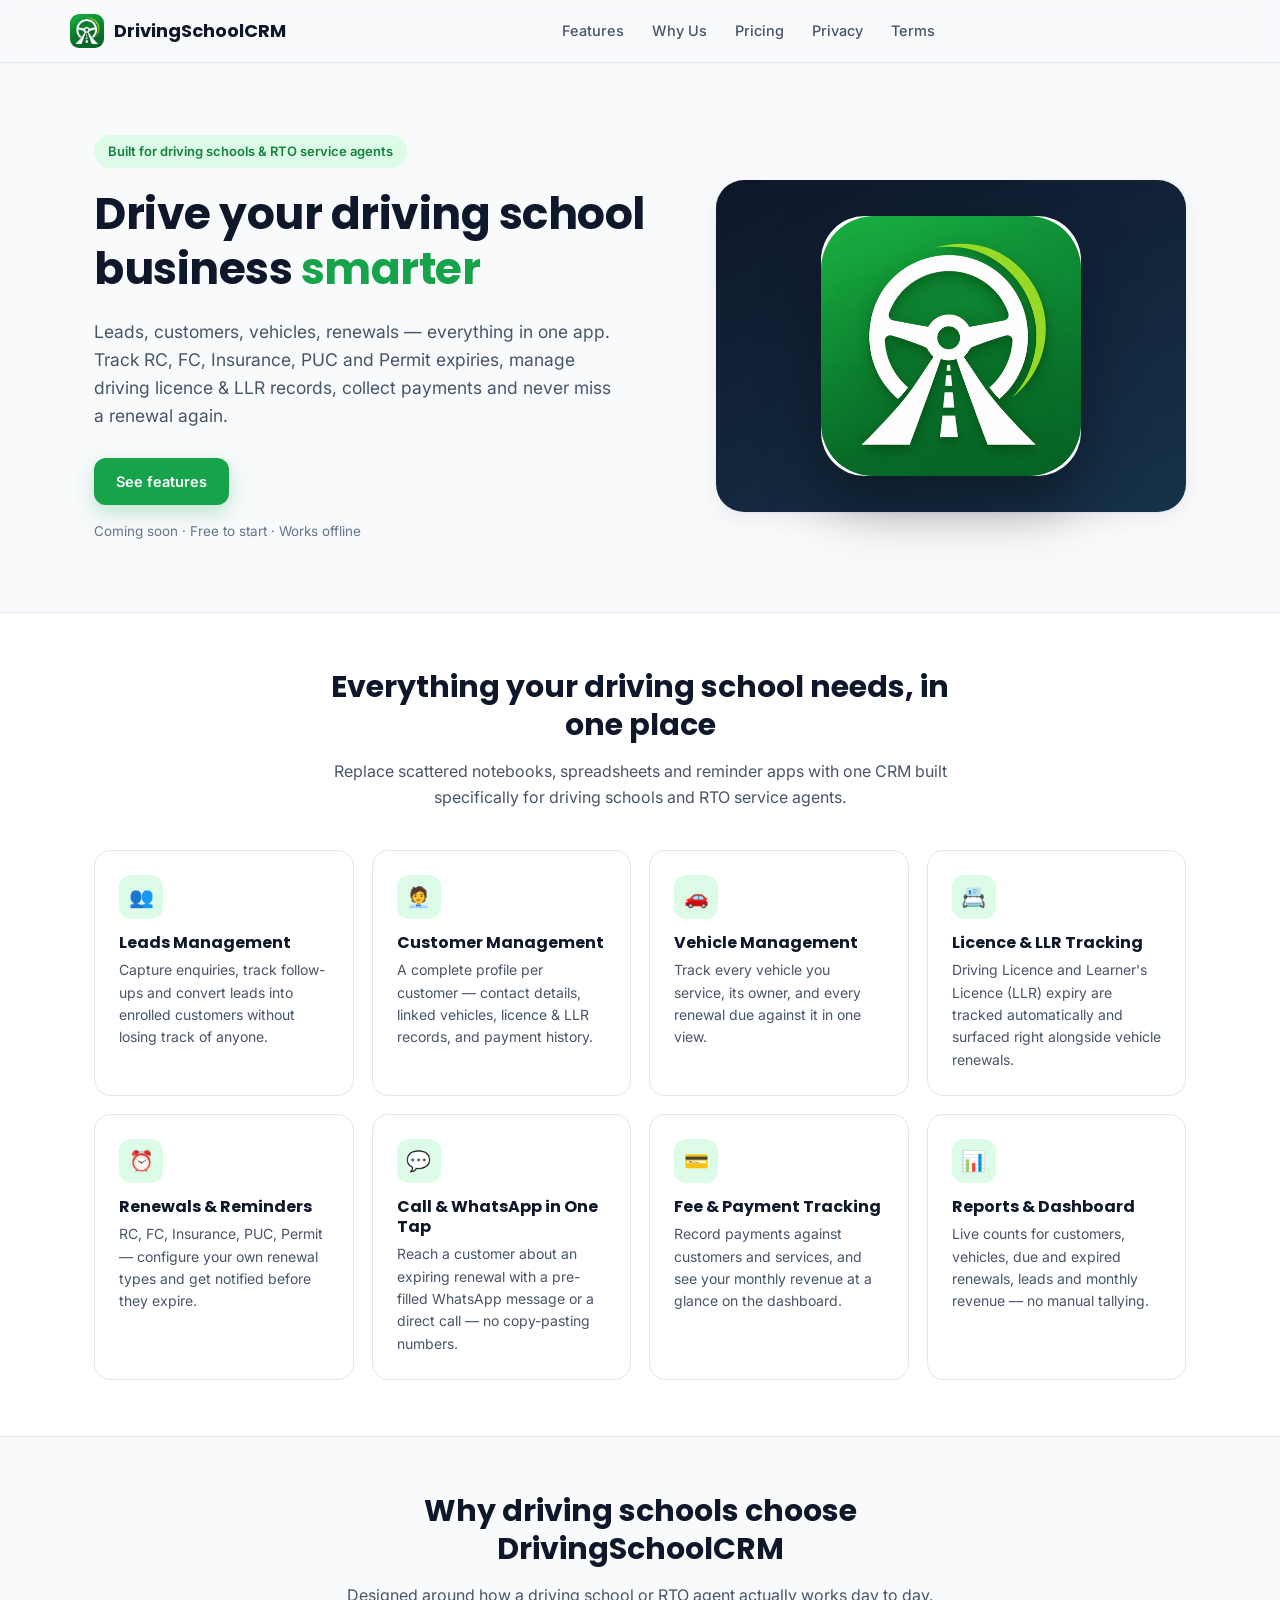
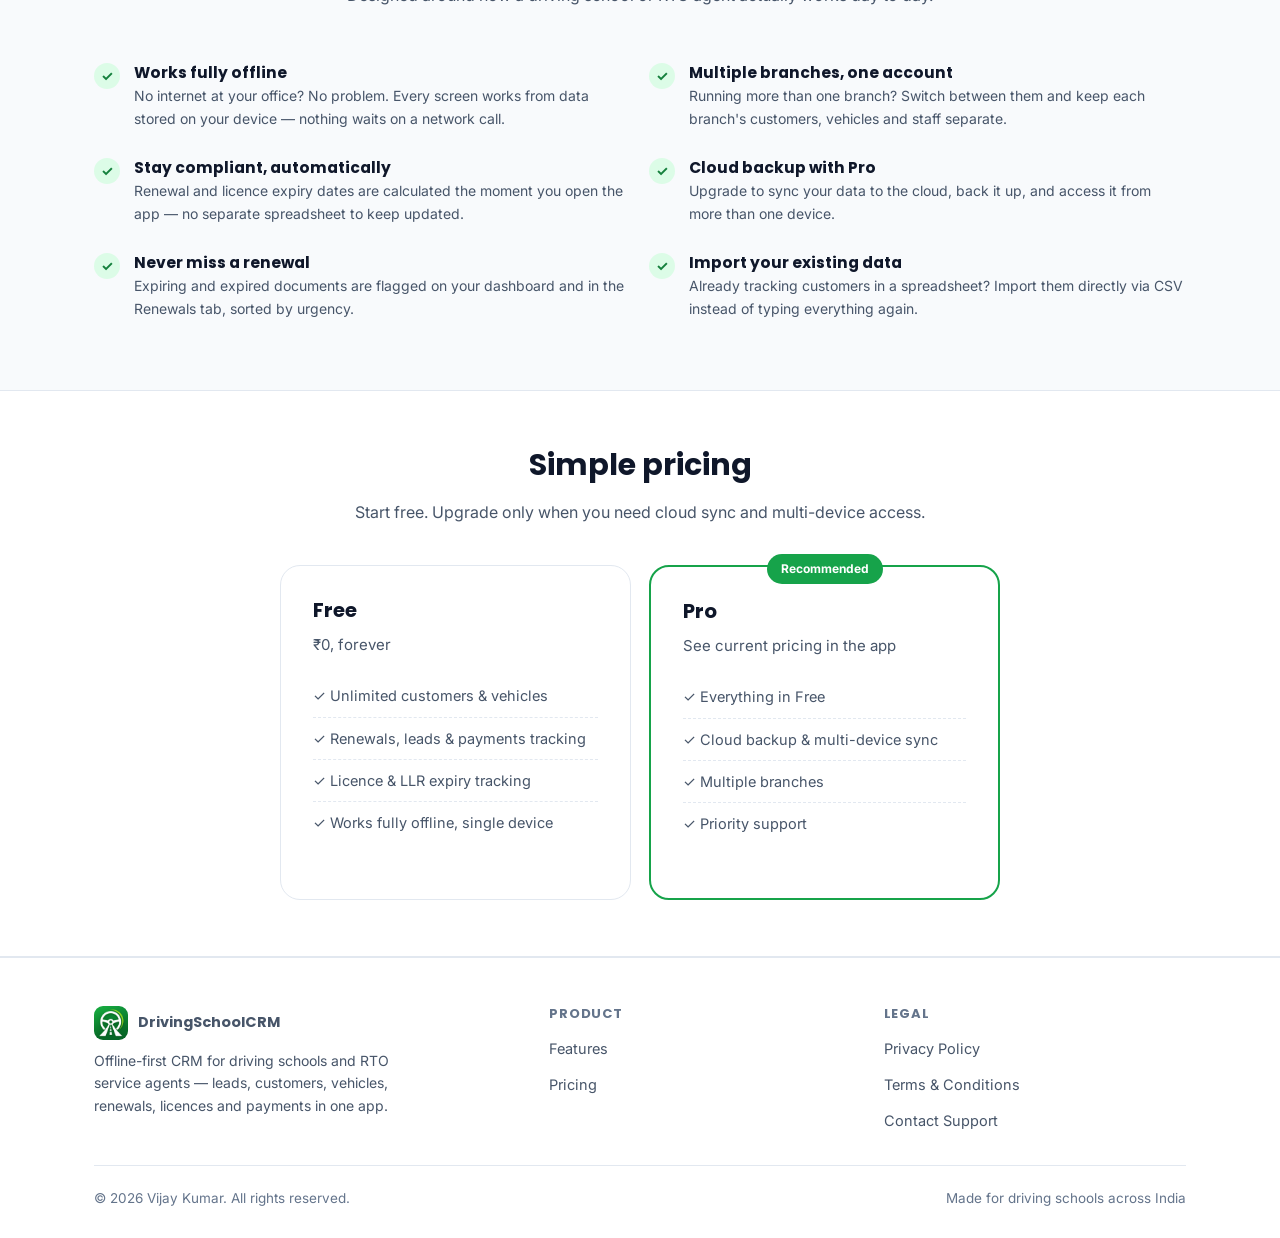
==== index.html @ 6a772ebc "Remove Play Store links until the app is publicly listed The app isn't live on Google Play yet, so l" ====
<!doctype html>
<html lang="en">
<head>
<meta charset="UTF-8">
<meta name="viewport" content="width=device-width, initial-scale=1.0">
<title>DrivingSchoolCRM — Manage Leads, Customers, Vehicles &amp; Renewals | Driving School Software</title>
<meta name="description" content="All-in-one CRM for driving schools. Track leads, customers, vehicles, RC/FC/Insurance/PUC renewals, driving licence &amp; LLR expiry, payments and reports — works offline, syncs everywhere.">
<meta name="keywords" content="driving school software, driving school CRM, driving school management app, RC FC insurance PUC renewal reminder, learner licence tracking software, RTO agent app, motor training school software India">
<link rel="canonical" href="https://drivingschoolcrm.site/">
<meta name="robots" content="index, follow">
<meta name="theme-color" content="#0F172A">

<!-- Open Graph -->
<meta property="og:type" content="website">
<meta property="og:site_name" content="DrivingSchoolCRM">
<meta property="og:title" content="DrivingSchoolCRM — Manage Leads, Customers, Vehicles &amp; Renewals">
<meta property="og:description" content="All-in-one CRM for driving schools. Leads, customers, vehicles, renewals, licence &amp; LLR tracking, payments and reports — offline-first, built for Indian driving schools.">
<meta property="og:image" content="https://drivingschoolcrm.site/assets/og-image.png">
<meta property="og:url" content="https://drivingschoolcrm.site/">

<!-- Twitter -->
<meta name="twitter:card" content="summary_large_image">
<meta name="twitter:title" content="DrivingSchoolCRM — Driving School Management Software">
<meta name="twitter:description" content="Leads, customers, vehicles, renewals, licence &amp; LLR tracking, payments and reports — all in one offline-first app.">
<meta name="twitter:image" content="https://drivingschoolcrm.site/assets/og-image.png">

<link rel="icon" type="image/png" sizes="32x32" href="/assets/favicon-32.png">
<link rel="apple-touch-icon" href="/assets/apple-touch-icon.png">
<link rel="stylesheet" href="/css/style.css">
<link rel="preconnect" href="https://fonts.googleapis.com">
<link rel="preconnect" href="https://fonts.gstatic.com" crossorigin>
<link href="https://fonts.googleapis.com/css2?family=Inter:wght@400;500;600;700&family=Poppins:wght@600;700&display=swap" rel="stylesheet">

<script type="application/ld+json">
{
  "@context": "https://schema.org",
  "@type": "MobileApplication",
  "name": "DrivingSchoolCRM",
  "operatingSystem": "ANDROID",
  "applicationCategory": "BusinessApplication",
  "url": "https://drivingschoolcrm.site/",
  "image": "https://drivingschoolcrm.site/assets/icon-512.png",
  "description": "All-in-one CRM for driving schools — leads, customers, vehicles, RC/FC/Insurance/PUC renewals, driving licence &amp; LLR expiry tracking, payments and reports. Works offline and syncs across devices.",
  "offers": {
    "@type": "Offer",
    "price": "0",
    "priceCurrency": "INR",
    "description": "Free plan available; Pro subscription unlocks cloud sync and multi-branch support."
  },
  "author": {
    "@type": "Person",
    "name": "Vijay Kumar"
  }
}
</script>
</head>
<body>

<header class="site-header">
  <div class="container nav">
    <a href="/" class="brand">
      <img src="/assets/icon-192.png" alt="DrivingSchoolCRM logo" width="34" height="34">
      DrivingSchoolCRM
    </a>
    <nav class="nav-links" aria-label="Primary">
      <a href="#features">Features</a>
      <a href="#why">Why Us</a>
      <a href="#pricing">Pricing</a>
      <a href="/privacy-policy.html">Privacy</a>
      <a href="/terms.html">Terms</a>
    </nav>
    <div class="nav-cta">
      <button class="menu-toggle" aria-label="Toggle menu" aria-expanded="false">☰</button>
    </div>
  </div>
</header>

<main>
  <section class="hero">
    <div class="container hero-grid">
      <div>
        <span class="eyebrow">Built for driving schools &amp; RTO service agents</span>
        <h1>Drive your driving school business <span>smarter</span></h1>
        <p class="lead">
          Leads, customers, vehicles, renewals — everything in one app. Track RC, FC, Insurance,
          PUC and Permit expiries, manage driving licence &amp; LLR records, collect payments and
          never miss a renewal again.
        </p>
        <div class="hero-ctas">
          <a class="btn btn-primary" href="#features">See features</a>
        </div>
        <p class="hero-note">Coming soon · Free to start · Works offline</p>
      </div>
      <div class="hero-art">
        <img src="/assets/icon-512.png" alt="DrivingSchoolCRM app icon" width="260" height="260">
      </div>
    </div>
  </section>

  <section class="alt-bg" id="features">
    <div class="container">
      <div class="section-head">
        <h2>Everything your driving school needs, in one place</h2>
        <p>Replace scattered notebooks, spreadsheets and reminder apps with one CRM built specifically for driving schools and RTO service agents.</p>
      </div>
      <div class="grid-4">
        <div class="card feature-card">
          <div class="icon">👥</div>
          <h3>Leads Management</h3>
          <p>Capture enquiries, track follow-ups and convert leads into enrolled customers without losing track of anyone.</p>
        </div>
        <div class="card feature-card">
          <div class="icon">🧑‍💼</div>
          <h3>Customer Management</h3>
          <p>A complete profile per customer — contact details, linked vehicles, licence &amp; LLR records, and payment history.</p>
        </div>
        <div class="card feature-card">
          <div class="icon">🚗</div>
          <h3>Vehicle Management</h3>
          <p>Track every vehicle you service, its owner, and every renewal due against it in one view.</p>
        </div>
        <div class="card feature-card">
          <div class="icon">📇</div>
          <h3>Licence &amp; LLR Tracking</h3>
          <p>Driving Licence and Learner's Licence (LLR) expiry are tracked automatically and surfaced right alongside vehicle renewals.</p>
        </div>
        <div class="card feature-card">
          <div class="icon">⏰</div>
          <h3>Renewals &amp; Reminders</h3>
          <p>RC, FC, Insurance, PUC, Permit — configure your own renewal types and get notified before they expire.</p>
        </div>
        <div class="card feature-card">
          <div class="icon">💬</div>
          <h3>Call &amp; WhatsApp in One Tap</h3>
          <p>Reach a customer about an expiring renewal with a pre-filled WhatsApp message or a direct call — no copy-pasting numbers.</p>
        </div>
        <div class="card feature-card">
          <div class="icon">💳</div>
          <h3>Fee &amp; Payment Tracking</h3>
          <p>Record payments against customers and services, and see your monthly revenue at a glance on the dashboard.</p>
        </div>
        <div class="card feature-card">
          <div class="icon">📊</div>
          <h3>Reports &amp; Dashboard</h3>
          <p>Live counts for customers, vehicles, due and expired renewals, leads and monthly revenue — no manual tallying.</p>
        </div>
      </div>
    </div>
  </section>

  <section id="why">
    <div class="container">
      <div class="section-head">
        <h2>Why driving schools choose DrivingSchoolCRM</h2>
        <p>Designed around how a driving school or RTO agent actually works day to day.</p>
      </div>
      <div class="grid-2">
        <div>
          <div class="benefit-row">
            <span class="tick">✓</span>
            <div>
              <h4>Works fully offline</h4>
              <p>No internet at your office? No problem. Every screen works from data stored on your device — nothing waits on a network call.</p>
            </div>
          </div>
          <div class="benefit-row">
            <span class="tick">✓</span>
            <div>
              <h4>Stay compliant, automatically</h4>
              <p>Renewal and licence expiry dates are calculated the moment you open the app — no separate spreadsheet to keep updated.</p>
            </div>
          </div>
          <div class="benefit-row">
            <span class="tick">✓</span>
            <div>
              <h4>Never miss a renewal</h4>
              <p>Expiring and expired documents are flagged on your dashboard and in the Renewals tab, sorted by urgency.</p>
            </div>
          </div>
        </div>
        <div>
          <div class="benefit-row">
            <span class="tick">✓</span>
            <div>
              <h4>Multiple branches, one account</h4>
              <p>Running more than one branch? Switch between them and keep each branch's customers, vehicles and staff separate.</p>
            </div>
          </div>
          <div class="benefit-row">
            <span class="tick">✓</span>
            <div>
              <h4>Cloud backup with Pro</h4>
              <p>Upgrade to sync your data to the cloud, back it up, and access it from more than one device.</p>
            </div>
          </div>
          <div class="benefit-row">
            <span class="tick">✓</span>
            <div>
              <h4>Import your existing data</h4>
              <p>Already tracking customers in a spreadsheet? Import them directly via CSV instead of typing everything again.</p>
            </div>
          </div>
        </div>
      </div>
    </div>
  </section>

  <section class="alt-bg" id="pricing">
    <div class="container">
      <div class="section-head">
        <h2>Simple pricing</h2>
        <p>Start free. Upgrade only when you need cloud sync and multi-device access.</p>
      </div>
      <div class="grid-2" style="max-width: 720px; margin: 0 auto;">
        <div class="pricing-card">
          <h3>Free</h3>
          <p class="price">₹0, forever</p>
          <ul>
            <li>✓ Unlimited customers &amp; vehicles</li>
            <li>✓ Renewals, leads &amp; payments tracking</li>
            <li>✓ Licence &amp; LLR expiry tracking</li>
            <li>✓ Works fully offline, single device</li>
          </ul>
        </div>
        <div class="pricing-card highlight">
          <span class="pricing-badge">Recommended</span>
          <h3>Pro</h3>
          <p class="price">See current pricing in the app</p>
          <ul>
            <li>✓ Everything in Free</li>
            <li>✓ Cloud backup &amp; multi-device sync</li>
            <li>✓ Multiple branches</li>
            <li>✓ Priority support</li>
          </ul>
        </div>
      </div>
    </div>
  </section>
</main>

<footer class="site-footer">
  <div class="container">
    <div class="footer-grid">
      <div>
        <a href="/" class="brand" style="margin-bottom: 10px;">
          <img src="/assets/icon-192.png" alt="DrivingSchoolCRM logo" width="34" height="34">
          DrivingSchoolCRM
        </a>
        <p style="font-size: 14px; max-width: 320px;">
          Offline-first CRM for driving schools and RTO service agents — leads, customers, vehicles, renewals, licences and payments in one app.
        </p>
      </div>
      <div>
        <h4>Product</h4>
        <ul>
          <li><a href="#features">Features</a></li>
          <li><a href="#pricing">Pricing</a></li>
        </ul>
      </div>
      <div>
        <h4>Legal</h4>
        <ul>
          <li><a href="/privacy-policy.html">Privacy Policy</a></li>
          <li><a href="/terms.html">Terms &amp; Conditions</a></li>
          <li><a href="mailto:support@drivingschoolcrm.site">Contact Support</a></li>
        </ul>
      </div>
    </div>
    <div class="footer-bottom">
      <span>© <span id="year"></span> Vijay Kumar. All rights reserved.</span>
      <span>Made for driving schools across India</span>
    </div>
  </div>
</footer>

<script>document.getElementById('year').textContent = new Date().getFullYear();</script>
<script src="/js/main.js"></script>
</body>
</html>
---- css/style.css ----
:root {
  --primary: #22C55E;
  --primary-dark: #16A34A;
  --primary-strong: #15803D;
  --secondary: #0F172A;
  --bg: #F8FAFC;
  --card: #FFFFFF;
  --text: #0F172A;
  --text2: #475569;
  --text3: #64748B;
  --border: #E2E8F0;
  --primary-soft: #DCFCE7;
  --warning-soft: #FEF3C7;
  --blue: #2563EB;
  --blue-soft: #EFF6FF;
  --purple: #9333EA;
  --purple-soft: #F3E8FF;
  --radius: 16px;
  --shadow: 0 1px 2px rgba(15,23,42,0.04), 0 8px 24px rgba(15,23,42,0.06);
  --max-width: 1140px;
}

* { box-sizing: border-box; }

html { scroll-behavior: smooth; }

body {
  margin: 0;
  font-family: 'Inter', -apple-system, BlinkMacSystemFont, 'Segoe UI', Roboto, sans-serif;
  color: var(--text);
  background: var(--bg);
  line-height: 1.6;
  -webkit-font-smoothing: antialiased;
}

h1, h2, h3, h4, .heading {
  font-family: 'Poppins', 'Inter', sans-serif;
  font-weight: 700;
  line-height: 1.25;
  color: var(--secondary);
  margin: 0 0 0.5em;
}

p { margin: 0 0 1em; color: var(--text2); }

a { color: var(--primary-dark); text-decoration: none; }
a:hover { text-decoration: underline; }

img { max-width: 100%; display: block; }

.container {
  width: 100%;
  max-width: var(--max-width);
  margin: 0 auto;
  padding: 0 24px;
}

/* ---------- Nav ---------- */

.site-header {
  position: sticky;
  top: 0;
  z-index: 50;
  background: rgba(248,250,252,0.85);
  backdrop-filter: blur(10px);
  border-bottom: 1px solid var(--border);
}

.nav {
  display: flex;
  align-items: center;
  justify-content: space-between;
  padding: 14px 0;
}

.brand {
  display: flex;
  align-items: center;
  gap: 10px;
  font-family: 'Poppins', sans-serif;
  font-weight: 700;
  font-size: 18px;
  color: var(--secondary);
}

.brand img { width: 34px; height: 34px; border-radius: 9px; }

.nav-links {
  display: flex;
  align-items: center;
  gap: 28px;
}

.nav-links a {
  color: var(--text2);
  font-weight: 500;
  font-size: 14.5px;
}

.nav-links a:hover { color: var(--secondary); text-decoration: none; }

.btn {
  display: inline-flex;
  align-items: center;
  justify-content: center;
  gap: 8px;
  padding: 12px 22px;
  border-radius: 12px;
  font-weight: 600;
  font-size: 14.5px;
  border: none;
  cursor: pointer;
  white-space: nowrap;
}

.btn-primary {
  background: var(--primary-dark);
  color: #fff;
  box-shadow: 0 8px 20px rgba(22,163,74,0.25);
}
.btn-primary:hover { background: var(--primary-strong); text-decoration: none; }

.btn-outline {
  background: transparent;
  border: 1.5px solid var(--border);
  color: var(--secondary);
}
.btn-outline:hover { border-color: var(--primary-dark); color: var(--primary-dark); text-decoration: none; }

.nav-cta { display: flex; align-items: center; gap: 12px; }

.menu-toggle {
  display: none;
  background: none;
  border: none;
  font-size: 22px;
  cursor: pointer;
  color: var(--secondary);
}

/* ---------- Hero ---------- */

.hero {
  padding: 72px 0 56px;
}

.hero-grid {
  display: grid;
  grid-template-columns: 1.1fr 0.9fr;
  gap: 48px;
  align-items: center;
}

.eyebrow {
  display: inline-flex;
  align-items: center;
  gap: 8px;
  background: var(--primary-soft);
  color: var(--primary-strong);
  font-weight: 600;
  font-size: 13px;
  padding: 6px 14px;
  border-radius: 999px;
  margin-bottom: 18px;
}

.hero h1 {
  font-size: 44px;
  letter-spacing: -0.5px;
}

.hero h1 span { color: var(--primary-dark); }

.hero p.lead {
  font-size: 17.5px;
  color: var(--text2);
  max-width: 520px;
}

.hero-ctas { display: flex; gap: 14px; margin-top: 28px; flex-wrap: wrap; }

.hero-note {
  margin-top: 16px;
  font-size: 13.5px;
  color: var(--text3);
}

.hero-art {
  background: linear-gradient(155deg, var(--secondary), #16324a);
  border-radius: 28px;
  padding: 36px;
  display: flex;
  align-items: center;
  justify-content: center;
  box-shadow: var(--shadow);
}

.hero-art img { width: 100%; max-width: 260px; border-radius: 44px; box-shadow: 0 30px 60px rgba(0,0,0,0.35); }

/* ---------- Sections ---------- */

section { padding: 56px 0; }

.section-head { text-align: center; max-width: 640px; margin: 0 auto 40px; }
.section-head h2 { font-size: 30px; }
.section-head p { font-size: 16px; }

.grid-4 {
  display: grid;
  grid-template-columns: repeat(4, 1fr);
  gap: 18px;
}

.grid-3 {
  display: grid;
  grid-template-columns: repeat(3, 1fr);
  gap: 18px;
}

.grid-2 {
  display: grid;
  grid-template-columns: repeat(2, 1fr);
  gap: 18px;
}

.card {
  background: var(--card);
  border: 1px solid var(--border);
  border-radius: var(--radius);
  padding: 24px;
}

.feature-card .icon {
  width: 44px;
  height: 44px;
  border-radius: 12px;
  background: var(--primary-soft);
  display: flex;
  align-items: center;
  justify-content: center;
  font-size: 20px;
  margin-bottom: 14px;
}

.feature-card h3 { font-size: 16px; margin-bottom: 6px; }
.feature-card p { font-size: 14px; margin: 0; }

.alt-bg { background: #fff; border-top: 1px solid var(--border); border-bottom: 1px solid var(--border); }

.benefit-row {
  display: flex;
  align-items: flex-start;
  gap: 14px;
  padding: 14px 0;
}

.benefit-row .tick {
  width: 26px;
  height: 26px;
  flex-shrink: 0;
  border-radius: 999px;
  background: var(--primary-soft);
  color: var(--primary-strong);
  display: flex;
  align-items: center;
  justify-content: center;
  font-weight: 700;
  font-size: 14px;
}

.benefit-row h4 { font-size: 15.5px; margin: 0 0 3px; }
.benefit-row p { font-size: 14px; margin: 0; }

/* pricing */

.pricing-card {
  background: var(--card);
  border: 1px solid var(--border);
  border-radius: 20px;
  padding: 32px;
}

.pricing-card.highlight {
  border: 2px solid var(--primary-dark);
  position: relative;
}

.pricing-badge {
  position: absolute;
  top: -13px;
  left: 50%;
  transform: translateX(-50%);
  background: var(--primary-dark);
  color: #fff;
  font-size: 12px;
  font-weight: 700;
  padding: 5px 14px;
  border-radius: 999px;
}

.pricing-card h3 { font-size: 20px; }
.pricing-card .price { font-size: 15px; color: var(--text2); margin-bottom: 18px; }
.pricing-card ul { list-style: none; padding: 0; margin: 0 0 22px; }
.pricing-card li {
  padding: 9px 0;
  border-bottom: 1px dashed var(--border);
  font-size: 14.5px;
  color: var(--text2);
  display: flex;
  gap: 10px;
}
.pricing-card li:last-child { border-bottom: none; }

/* cta band */

.cta-band {
  background: linear-gradient(135deg, var(--secondary), #16324a);
  border-radius: 28px;
  padding: 56px 40px;
  text-align: center;
  color: #fff;
}

.cta-band h2 { color: #fff; font-size: 28px; }
.cta-band p { color: #cbd5e1; max-width: 500px; margin: 0 auto 26px; }

/* footer */

.site-footer {
  border-top: 1px solid var(--border);
  padding: 48px 0 28px;
  background: #fff;
}

.footer-grid {
  display: grid;
  grid-template-columns: 1.4fr 1fr 1fr;
  gap: 32px;
  margin-bottom: 32px;
}

.footer-grid h4 { font-size: 13px; text-transform: uppercase; letter-spacing: 0.06em; color: var(--text3); margin-bottom: 14px; }
.footer-grid ul { list-style: none; padding: 0; margin: 0; display: flex; flex-direction: column; gap: 10px; }
.footer-grid a { color: var(--text2); font-size: 14.5px; }
.footer-grid a:hover { color: var(--primary-dark); }

.footer-bottom {
  border-top: 1px solid var(--border);
  padding-top: 22px;
  display: flex;
  justify-content: space-between;
  align-items: center;
  font-size: 13.5px;
  color: var(--text3);
  flex-wrap: wrap;
  gap: 10px;
}

/* ---------- Legal pages ---------- */

.legal-page { padding: 48px 0 80px; }
.legal-page .container { max-width: 820px; }
.legal-page h1 { font-size: 32px; margin-bottom: 6px; }
.legal-meta { color: var(--text3); font-size: 14px; margin-bottom: 36px; }
.legal-page h2 { font-size: 20px; margin-top: 36px; }
.legal-page h3 { font-size: 16.5px; margin-top: 22px; }
.legal-page ul, .legal-page ol { color: var(--text2); padding-left: 22px; }
.legal-page li { margin-bottom: 8px; }
.legal-page p { font-size: 15px; }
.legal-toc {
  background: var(--card);
  border: 1px solid var(--border);
  border-radius: var(--radius);
  padding: 20px 24px;
  margin-bottom: 32px;
}
.legal-toc h2 { font-size: 14px; text-transform: uppercase; letter-spacing: 0.04em; color: var(--text3); margin: 0 0 12px; }
.legal-toc ol { margin: 0; padding-left: 20px; columns: 2; font-size: 14px; }
.legal-toc a { color: var(--text2); }
.legal-toc a:hover { color: var(--primary-dark); }

/* ---------- Responsive ---------- */

@media (max-width: 860px) {
  .nav-links {
    display: none;
    position: absolute;
    top: 100%;
    left: 0;
    right: 0;
    background: #fff;
    border-bottom: 1px solid var(--border);
    flex-direction: column;
    align-items: flex-start;
    gap: 4px;
    padding: 12px 24px 18px;
  }
  .nav-links a { padding: 10px 0; width: 100%; }
  .nav-links-open { display: flex; }
  .menu-toggle { display: block; }
  .site-header { position: sticky; }
  .nav { position: relative; }
  .hero-grid { grid-template-columns: 1fr; }
  .hero-art { order: -1; }
  .hero h1 { font-size: 34px; }
  .grid-4 { grid-template-columns: repeat(2, 1fr); }
  .grid-3 { grid-template-columns: 1fr; }
  .grid-2 { grid-template-columns: 1fr; }
  .footer-grid { grid-template-columns: 1fr; }
  .legal-toc ol { columns: 1; }
  .cta-band { padding: 40px 22px; }
}

@media (max-width: 480px) {
  .grid-4 { grid-template-columns: 1fr; }
  .hero h1 { font-size: 28px; }
}
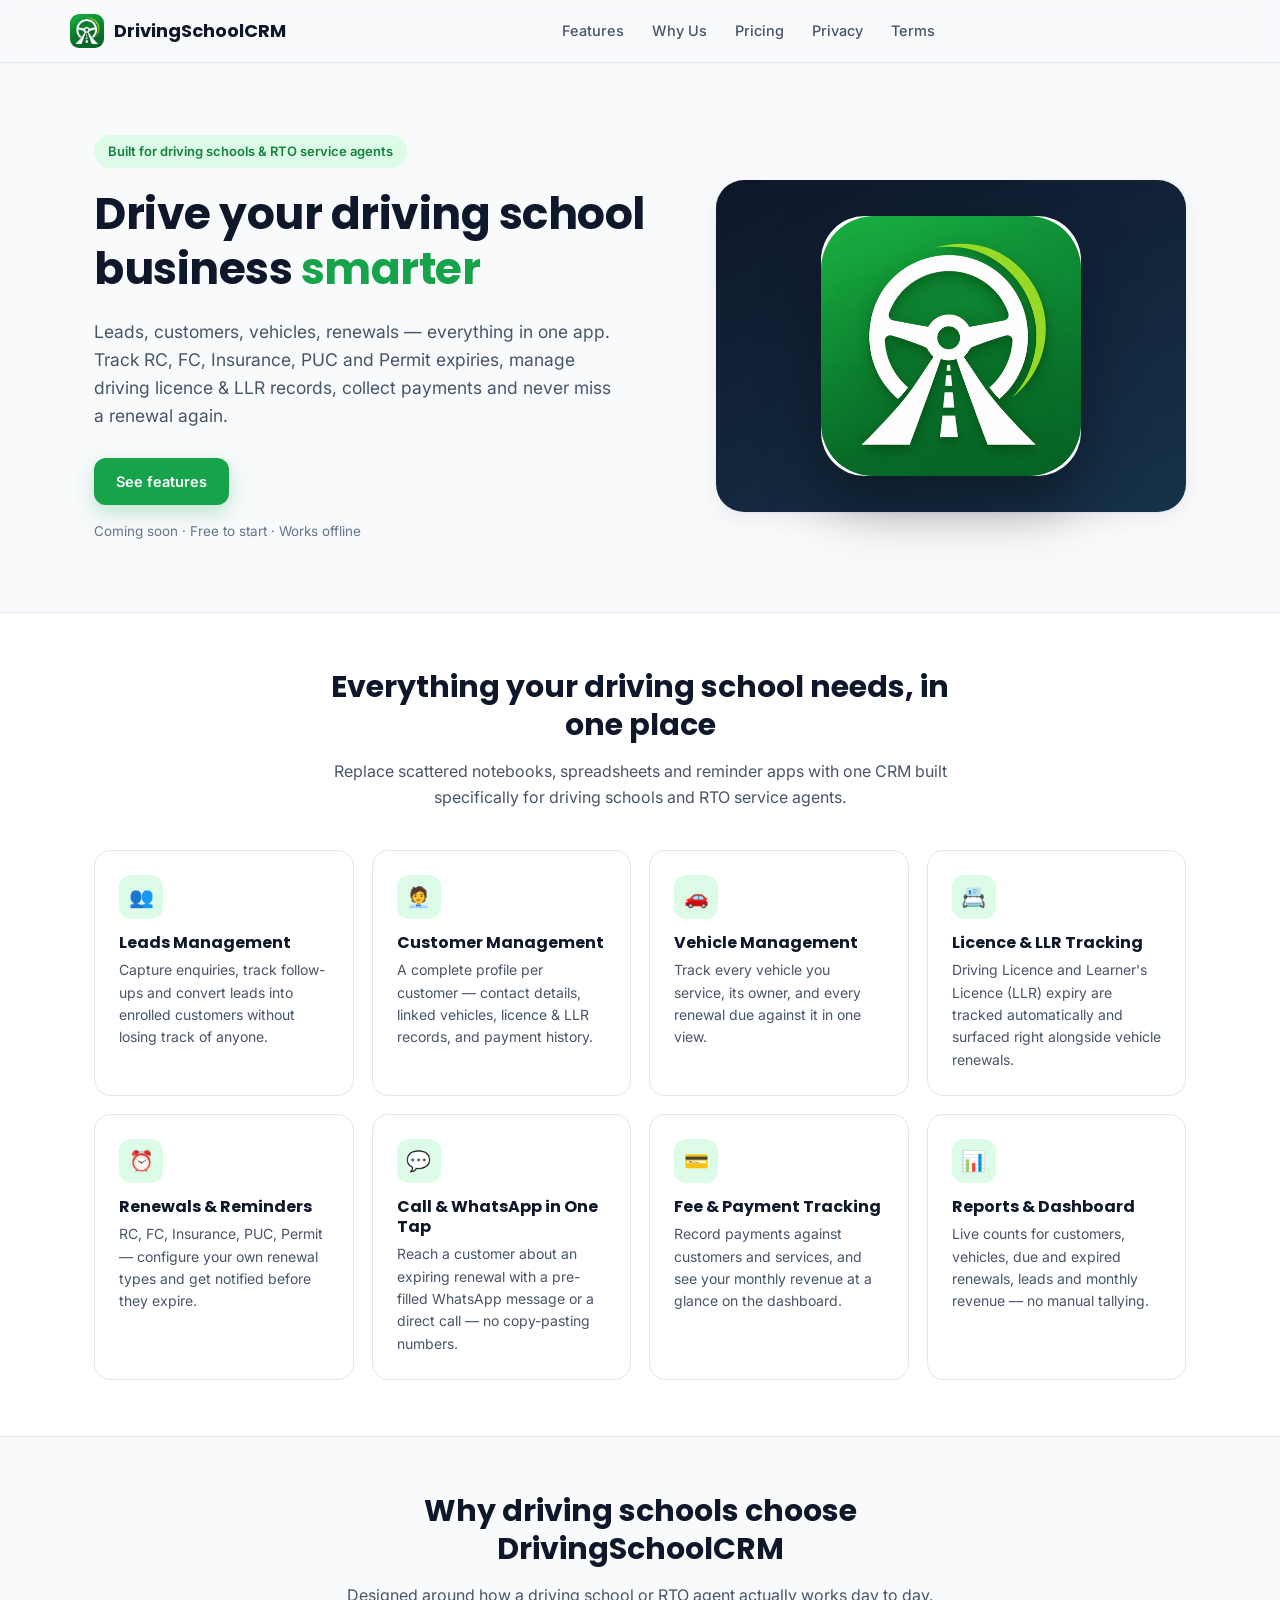
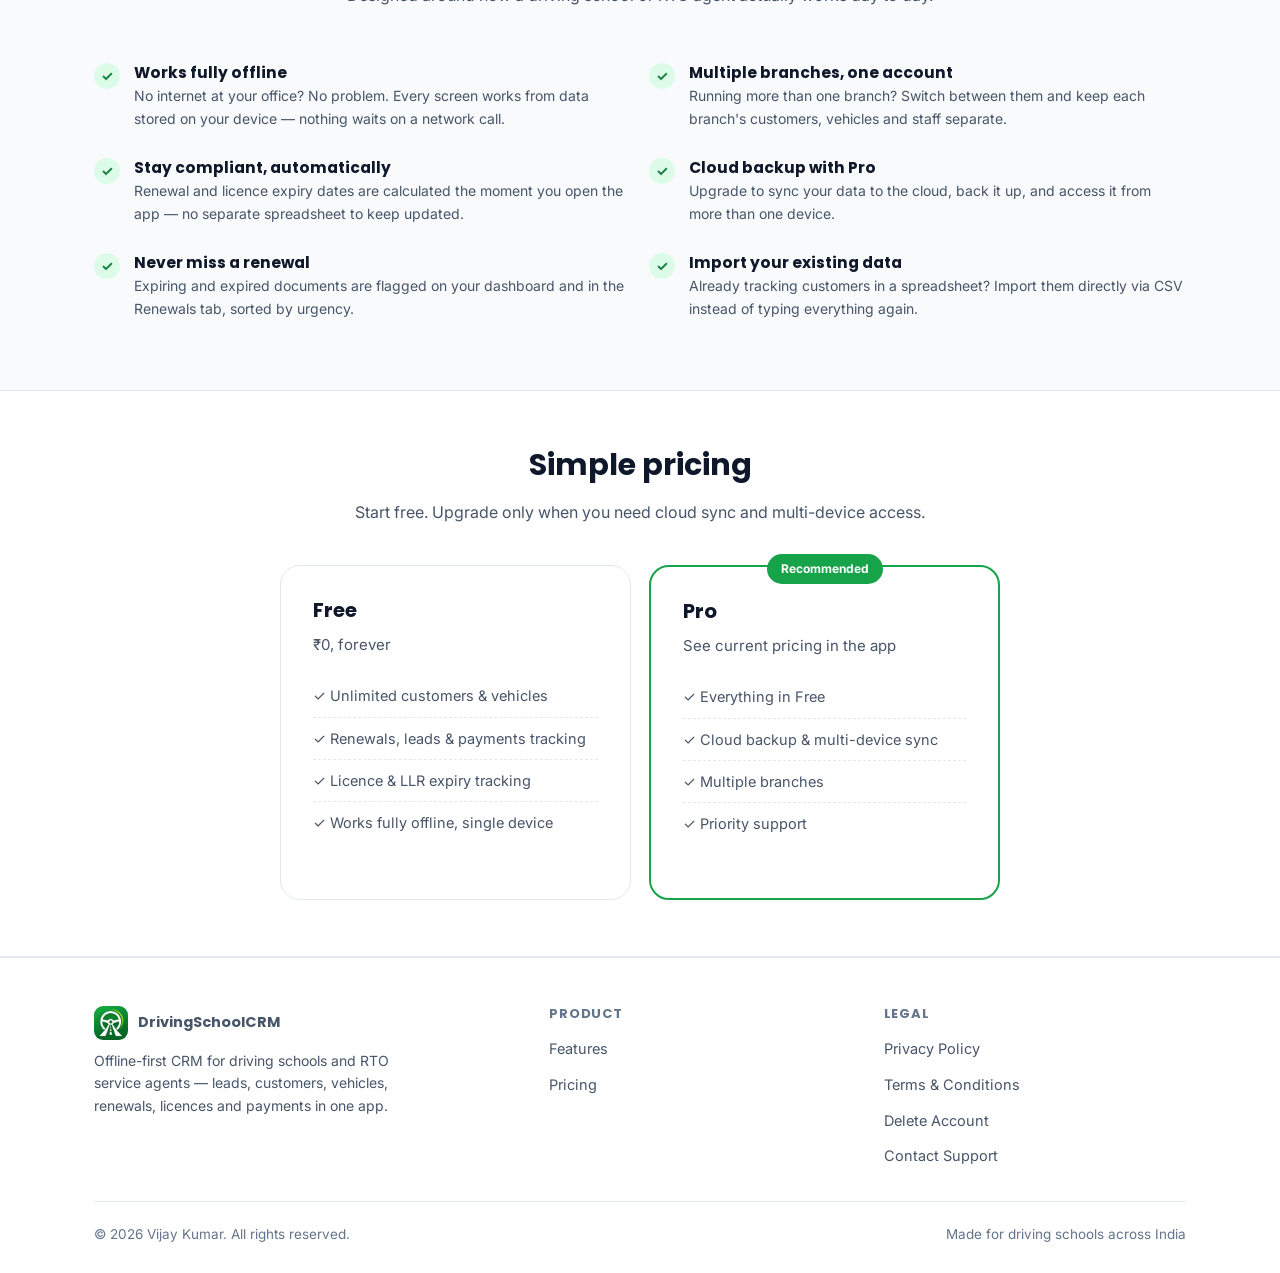
==== commit 1e313a5c: "Add account deletion page; switch support email Adds /delete-account.html to satisfy Google Play's a" ====
--- a/index.html
+++ b/index.html
@@ -262,7 +262,8 @@
         <ul>
           <li><a href="/privacy-policy.html">Privacy Policy</a></li>
           <li><a href="/terms.html">Terms &amp; Conditions</a></li>
-          <li><a href="mailto:support@drivingschoolcrm.site">Contact Support</a></li>
+          <li><a href="/delete-account.html">Delete Account</a></li>
+          <li><a href="mailto:axebelk.apps@gmail.com">Contact Support</a></li>
         </ul>
       </div>
     </div>
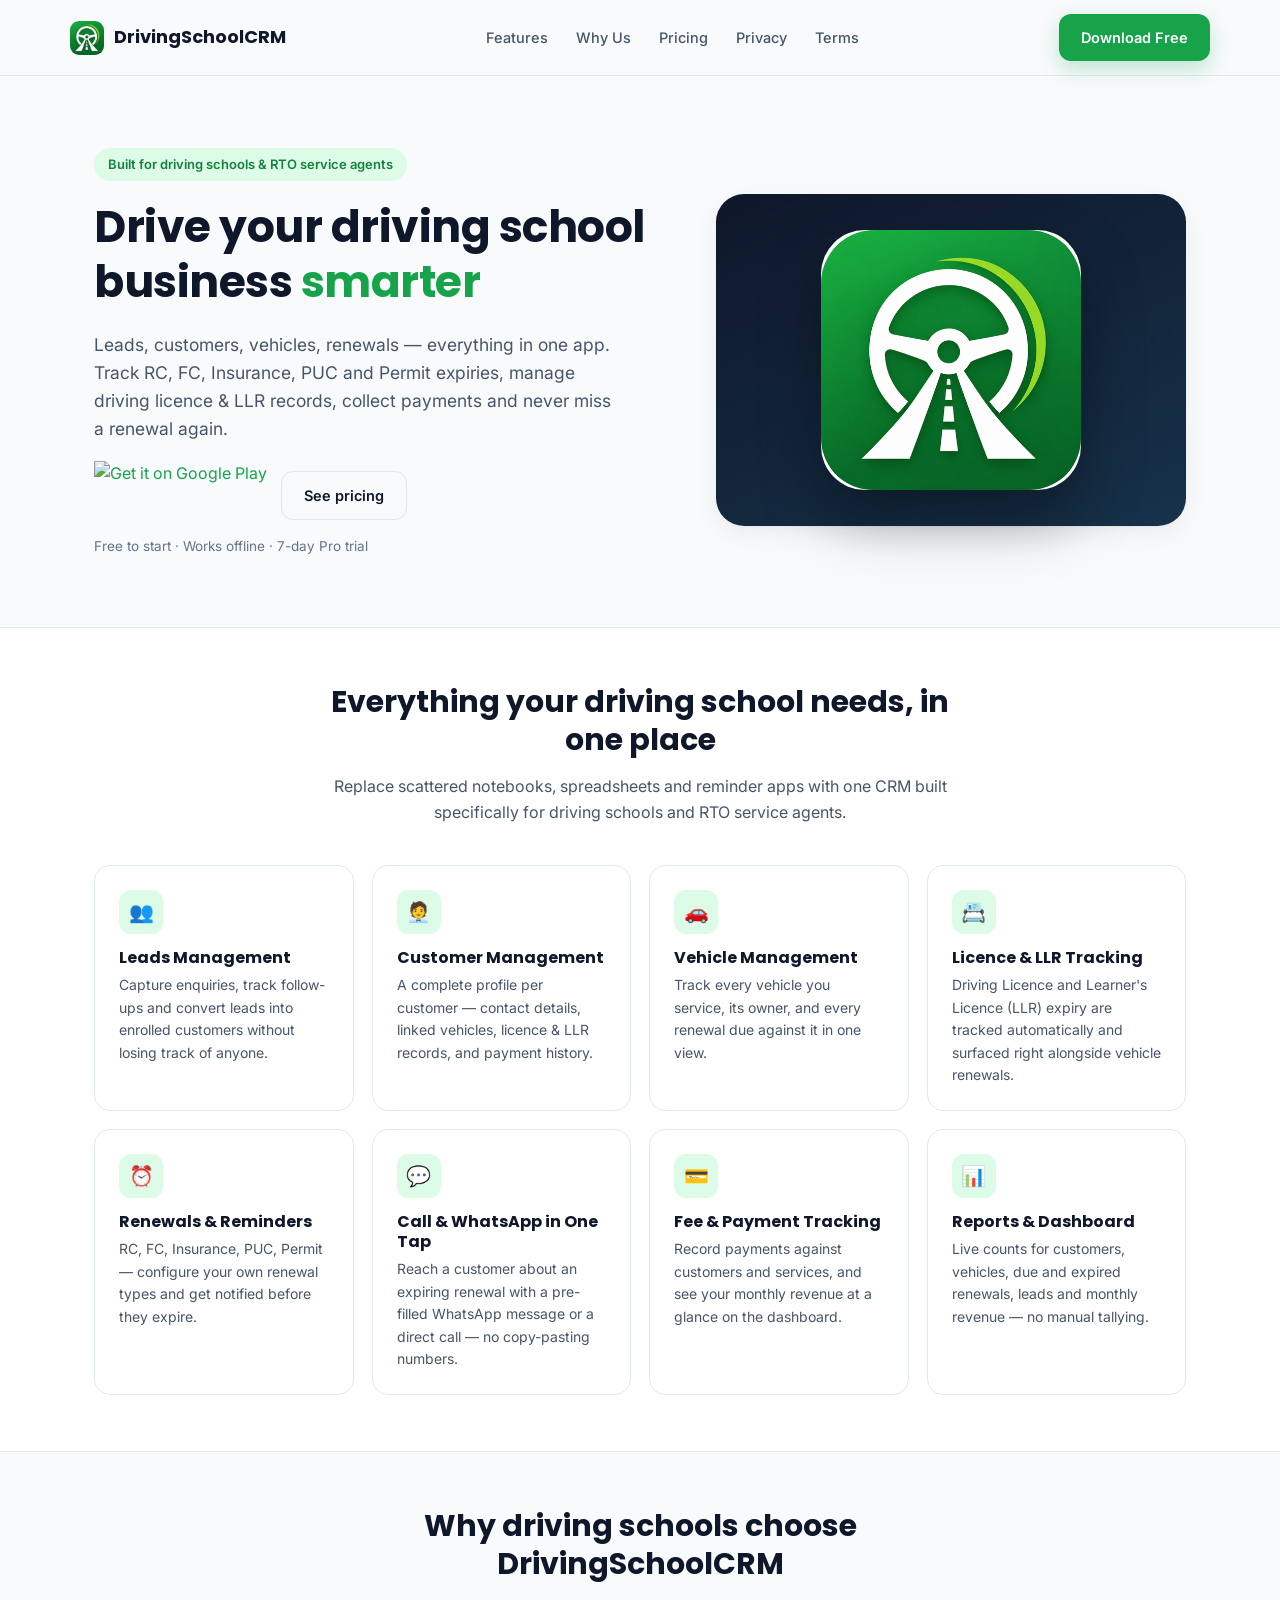
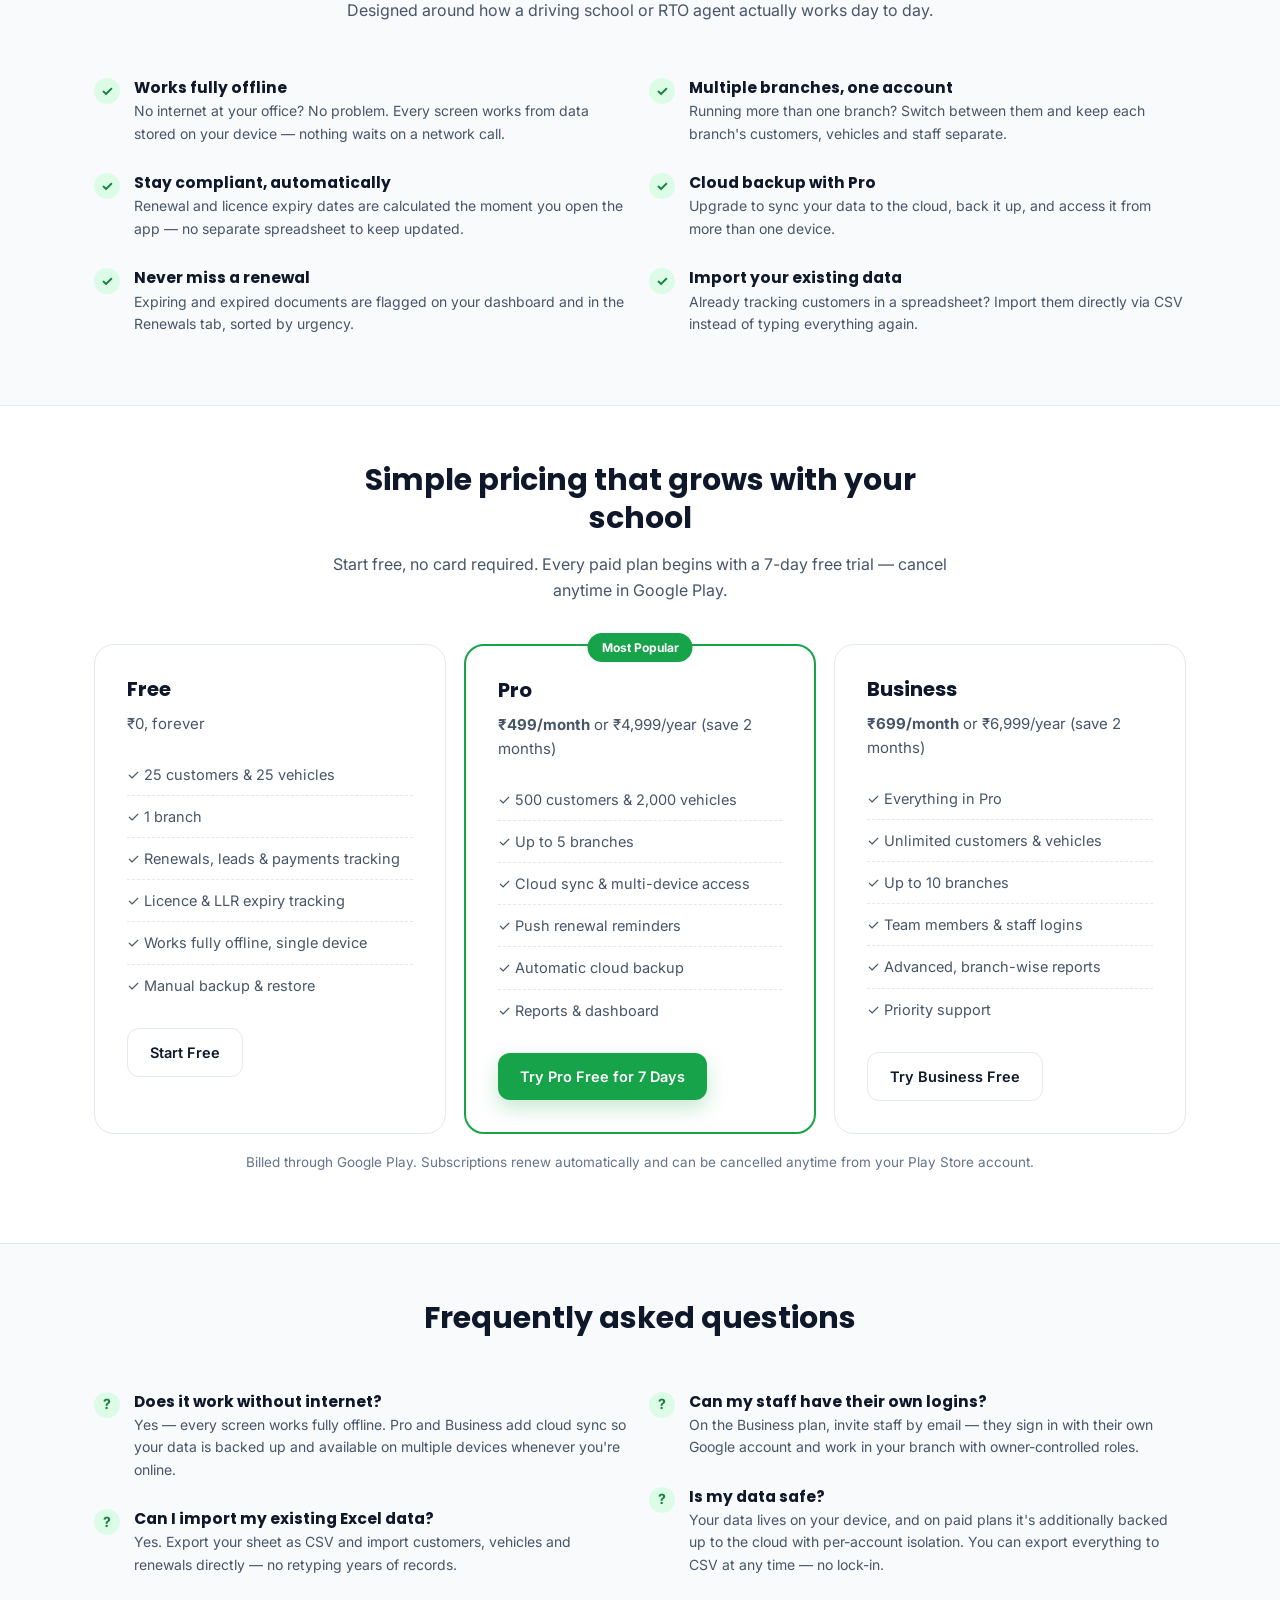
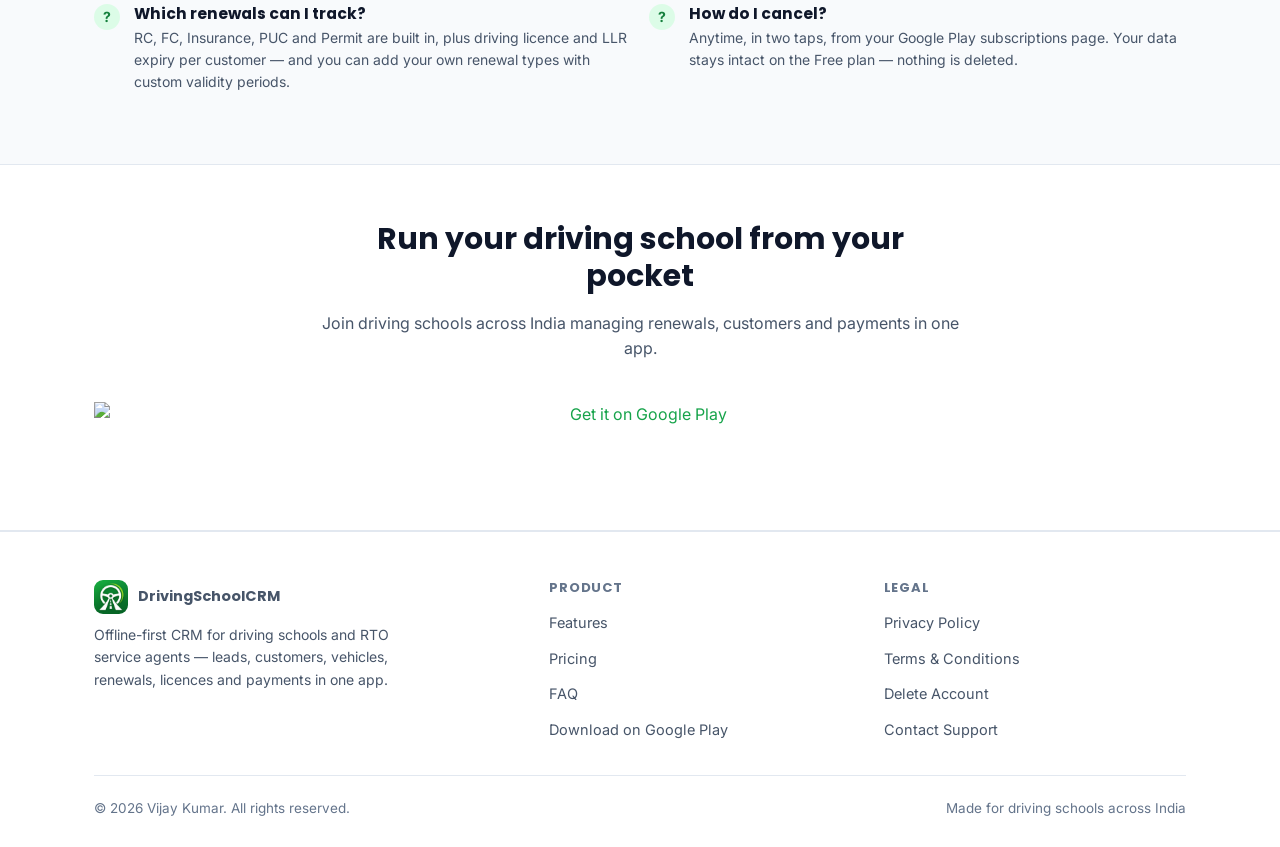
==== commit 54c13855: "feat: launch update — Play Store links, real 3-tier pricing, FAQ, SEO - replace all "coming soon" pl" ====
--- a/index.html
+++ b/index.html
@@ -3,8 +3,8 @@
 <head>
 <meta charset="UTF-8">
 <meta name="viewport" content="width=device-width, initial-scale=1.0">
-<title>DrivingSchoolCRM — Manage Leads, Customers, Vehicles &amp; Renewals | Driving School Software</title>
-<meta name="description" content="All-in-one CRM for driving schools. Track leads, customers, vehicles, RC/FC/Insurance/PUC renewals, driving licence &amp; LLR expiry, payments and reports — works offline, syncs everywhere.">
+<title>DrivingSchoolCRM — Driving School Management App | Leads, Renewals &amp; Payments</title>
+<meta name="description" content="The all-in-one CRM app for Indian driving schools &amp; RTO agents. Track customers, vehicles, RC/FC/Insurance/PUC renewals, licence &amp; LLR expiry, leads and payments. Free to start, works offline. Download on Google Play.">
 <meta name="keywords" content="driving school software, driving school CRM, driving school management app, RC FC insurance PUC renewal reminder, learner licence tracking software, RTO agent app, motor training school software India">
 <link rel="canonical" href="https://drivingschoolcrm.site/">
 <meta name="robots" content="index, follow">
@@ -39,18 +39,69 @@
   "operatingSystem": "ANDROID",
   "applicationCategory": "BusinessApplication",
   "url": "https://drivingschoolcrm.site/",
+  "installUrl": "https://play.google.com/store/apps/details?id=com.driveoffice.app",
   "image": "https://drivingschoolcrm.site/assets/icon-512.png",
-  "description": "All-in-one CRM for driving schools — leads, customers, vehicles, RC/FC/Insurance/PUC renewals, driving licence &amp; LLR expiry tracking, payments and reports. Works offline and syncs across devices.",
-  "offers": {
-    "@type": "Offer",
-    "price": "0",
-    "priceCurrency": "INR",
-    "description": "Free plan available; Pro subscription unlocks cloud sync and multi-branch support."
-  },
+  "description": "All-in-one CRM for driving schools — leads, customers, vehicles, RC/FC/Insurance/PUC renewals, driving licence & LLR expiry tracking, payments and reports. Works offline and syncs across devices.",
+  "offers": [
+    {
+      "@type": "Offer",
+      "name": "Free",
+      "price": "0",
+      "priceCurrency": "INR",
+      "description": "Free forever — 25 customers, 25 vehicles, 1 branch, fully offline."
+    },
+    {
+      "@type": "Offer",
+      "name": "Pro (monthly)",
+      "price": "499",
+      "priceCurrency": "INR",
+      "description": "Cloud sync, push renewal reminders, cloud backup, 5 branches, 500 customers, 2000 vehicles. 7-day free trial."
+    },
+    {
+      "@type": "Offer",
+      "name": "Business (monthly)",
+      "price": "699",
+      "priceCurrency": "INR",
+      "description": "Everything in Pro plus team member logins, 10 branches, unlimited customers and vehicles."
+    }
+  ],
   "author": {
     "@type": "Person",
     "name": "Vijay Kumar"
   }
+}
+</script>
+<script type="application/ld+json">
+{
+  "@context": "https://schema.org",
+  "@type": "FAQPage",
+  "mainEntity": [
+    {
+      "@type": "Question",
+      "name": "Does DrivingSchoolCRM work without internet?",
+      "acceptedAnswer": {"@type": "Answer", "text": "Yes. Every screen works fully offline from data stored on your device. Cloud sync on Pro and Business keeps your data backed up and available on multiple devices whenever you are online."}
+    },
+    {
+      "@type": "Question",
+      "name": "How much does DrivingSchoolCRM cost?",
+      "acceptedAnswer": {"@type": "Answer", "text": "The Free plan costs nothing, forever. Pro is ₹499/month or ₹4,999/year and adds cloud sync, push renewal reminders and up to 5 branches. Business is ₹699/month or ₹6,999/year and adds staff logins, 10 branches and unlimited customers and vehicles. Paid plans start with a 7-day free trial and can be cancelled anytime in Google Play."}
+    },
+    {
+      "@type": "Question",
+      "name": "Can my staff use the app with their own logins?",
+      "acceptedAnswer": {"@type": "Answer", "text": "Yes, on the Business plan. Invite staff by email, and they sign in with their own Google account and see your branch's data with owner-controlled permissions."}
+    },
+    {
+      "@type": "Question",
+      "name": "Can I import my existing customer data from Excel?",
+      "acceptedAnswer": {"@type": "Answer", "text": "Yes. Export your spreadsheet as CSV and import customers, vehicles and renewals directly in the app instead of retyping them."}
+    },
+    {
+      "@type": "Question",
+      "name": "Which renewals can I track?",
+      "acceptedAnswer": {"@type": "Answer", "text": "RC, FC, Insurance, PUC and Permit are built in, plus driving licence and learner's licence (LLR) expiry per customer. You can also configure your own renewal types with custom validity periods."}
+    }
+  ]
 }
 </script>
 </head>
@@ -70,6 +121,7 @@
       <a href="/terms.html">Terms</a>
     </nav>
     <div class="nav-cta">
+      <a class="btn btn-primary" href="https://play.google.com/store/apps/details?id=com.driveoffice.app" rel="noopener">Download Free</a>
       <button class="menu-toggle" aria-label="Toggle menu" aria-expanded="false">☰</button>
     </div>
   </div>
@@ -87,9 +139,12 @@
           never miss a renewal again.
         </p>
         <div class="hero-ctas">
-          <a class="btn btn-primary" href="#features">See features</a>
-        </div>
-        <p class="hero-note">Coming soon · Free to start · Works offline</p>
+          <a href="https://play.google.com/store/apps/details?id=com.driveoffice.app" rel="noopener" aria-label="Get DrivingSchoolCRM on Google Play">
+            <img src="https://play.google.com/intl/en_us/badges/static/images/badges/en_badge_web_generic.png" alt="Get it on Google Play" height="64" style="height: 64px; width: auto; margin: -10px 0;">
+          </a>
+          <a class="btn btn-outline" href="#pricing">See pricing</a>
+        </div>
+        <p class="hero-note">Free to start · Works offline · 7-day Pro trial</p>
       </div>
       <div class="hero-art">
         <img src="/assets/icon-512.png" alt="DrivingSchoolCRM app icon" width="260" height="260">
@@ -208,32 +263,122 @@
   <section class="alt-bg" id="pricing">
     <div class="container">
       <div class="section-head">
-        <h2>Simple pricing</h2>
-        <p>Start free. Upgrade only when you need cloud sync and multi-device access.</p>
-      </div>
-      <div class="grid-2" style="max-width: 720px; margin: 0 auto;">
+        <h2>Simple pricing that grows with your school</h2>
+        <p>Start free, no card required. Every paid plan begins with a 7-day free trial — cancel anytime in Google Play.</p>
+      </div>
+      <div class="grid-3">
         <div class="pricing-card">
           <h3>Free</h3>
           <p class="price">₹0, forever</p>
           <ul>
-            <li>✓ Unlimited customers &amp; vehicles</li>
+            <li>✓ 25 customers &amp; 25 vehicles</li>
+            <li>✓ 1 branch</li>
             <li>✓ Renewals, leads &amp; payments tracking</li>
             <li>✓ Licence &amp; LLR expiry tracking</li>
             <li>✓ Works fully offline, single device</li>
+            <li>✓ Manual backup &amp; restore</li>
           </ul>
+          <a class="btn btn-outline" href="https://play.google.com/store/apps/details?id=com.driveoffice.app" rel="noopener">Start Free</a>
         </div>
         <div class="pricing-card highlight">
-          <span class="pricing-badge">Recommended</span>
+          <span class="pricing-badge">Most Popular</span>
           <h3>Pro</h3>
-          <p class="price">See current pricing in the app</p>
+          <p class="price"><strong>₹499/month</strong> or ₹4,999/year (save 2 months)</p>
           <ul>
-            <li>✓ Everything in Free</li>
-            <li>✓ Cloud backup &amp; multi-device sync</li>
-            <li>✓ Multiple branches</li>
+            <li>✓ 500 customers &amp; 2,000 vehicles</li>
+            <li>✓ Up to 5 branches</li>
+            <li>✓ Cloud sync &amp; multi-device access</li>
+            <li>✓ Push renewal reminders</li>
+            <li>✓ Automatic cloud backup</li>
+            <li>✓ Reports &amp; dashboard</li>
+          </ul>
+          <a class="btn btn-primary" href="https://play.google.com/store/apps/details?id=com.driveoffice.app" rel="noopener">Try Pro Free for 7 Days</a>
+        </div>
+        <div class="pricing-card">
+          <h3>Business</h3>
+          <p class="price"><strong>₹699/month</strong> or ₹6,999/year (save 2 months)</p>
+          <ul>
+            <li>✓ Everything in Pro</li>
+            <li>✓ Unlimited customers &amp; vehicles</li>
+            <li>✓ Up to 10 branches</li>
+            <li>✓ Team members &amp; staff logins</li>
+            <li>✓ Advanced, branch-wise reports</li>
             <li>✓ Priority support</li>
           </ul>
-        </div>
-      </div>
+          <a class="btn btn-outline" href="https://play.google.com/store/apps/details?id=com.driveoffice.app" rel="noopener">Try Business Free</a>
+        </div>
+      </div>
+      <p style="text-align: center; font-size: 13.5px; color: #64748B; margin-top: 18px;">
+        Billed through Google Play. Subscriptions renew automatically and can be cancelled anytime from your Play Store account.
+      </p>
+    </div>
+  </section>
+
+  <section id="faq">
+    <div class="container">
+      <div class="section-head">
+        <h2>Frequently asked questions</h2>
+      </div>
+      <div class="grid-2">
+        <div>
+          <div class="benefit-row">
+            <span class="tick">?</span>
+            <div>
+              <h4>Does it work without internet?</h4>
+              <p>Yes — every screen works fully offline. Pro and Business add cloud sync so your data is backed up and available on multiple devices whenever you're online.</p>
+            </div>
+          </div>
+          <div class="benefit-row">
+            <span class="tick">?</span>
+            <div>
+              <h4>Can I import my existing Excel data?</h4>
+              <p>Yes. Export your sheet as CSV and import customers, vehicles and renewals directly — no retyping years of records.</p>
+            </div>
+          </div>
+          <div class="benefit-row">
+            <span class="tick">?</span>
+            <div>
+              <h4>Which renewals can I track?</h4>
+              <p>RC, FC, Insurance, PUC and Permit are built in, plus driving licence and LLR expiry per customer — and you can add your own renewal types with custom validity periods.</p>
+            </div>
+          </div>
+        </div>
+        <div>
+          <div class="benefit-row">
+            <span class="tick">?</span>
+            <div>
+              <h4>Can my staff have their own logins?</h4>
+              <p>On the Business plan, invite staff by email — they sign in with their own Google account and work in your branch with owner-controlled roles.</p>
+            </div>
+          </div>
+          <div class="benefit-row">
+            <span class="tick">?</span>
+            <div>
+              <h4>Is my data safe?</h4>
+              <p>Your data lives on your device, and on paid plans it's additionally backed up to the cloud with per-account isolation. You can export everything to CSV at any time — no lock-in.</p>
+            </div>
+          </div>
+          <div class="benefit-row">
+            <span class="tick">?</span>
+            <div>
+              <h4>How do I cancel?</h4>
+              <p>Anytime, in two taps, from your Google Play subscriptions page. Your data stays intact on the Free plan — nothing is deleted.</p>
+            </div>
+          </div>
+        </div>
+      </div>
+    </div>
+  </section>
+
+  <section class="alt-bg">
+    <div class="container" style="text-align: center;">
+      <div class="section-head">
+        <h2>Run your driving school from your pocket</h2>
+        <p>Join driving schools across India managing renewals, customers and payments in one app.</p>
+      </div>
+      <a href="https://play.google.com/store/apps/details?id=com.driveoffice.app" rel="noopener" aria-label="Get DrivingSchoolCRM on Google Play">
+        <img src="https://play.google.com/intl/en_us/badges/static/images/badges/en_badge_web_generic.png" alt="Get it on Google Play" height="72" style="height: 72px; width: auto;">
+      </a>
     </div>
   </section>
 </main>
@@ -255,6 +400,8 @@
         <ul>
           <li><a href="#features">Features</a></li>
           <li><a href="#pricing">Pricing</a></li>
+          <li><a href="#faq">FAQ</a></li>
+          <li><a href="https://play.google.com/store/apps/details?id=com.driveoffice.app" rel="noopener">Download on Google Play</a></li>
         </ul>
       </div>
       <div>
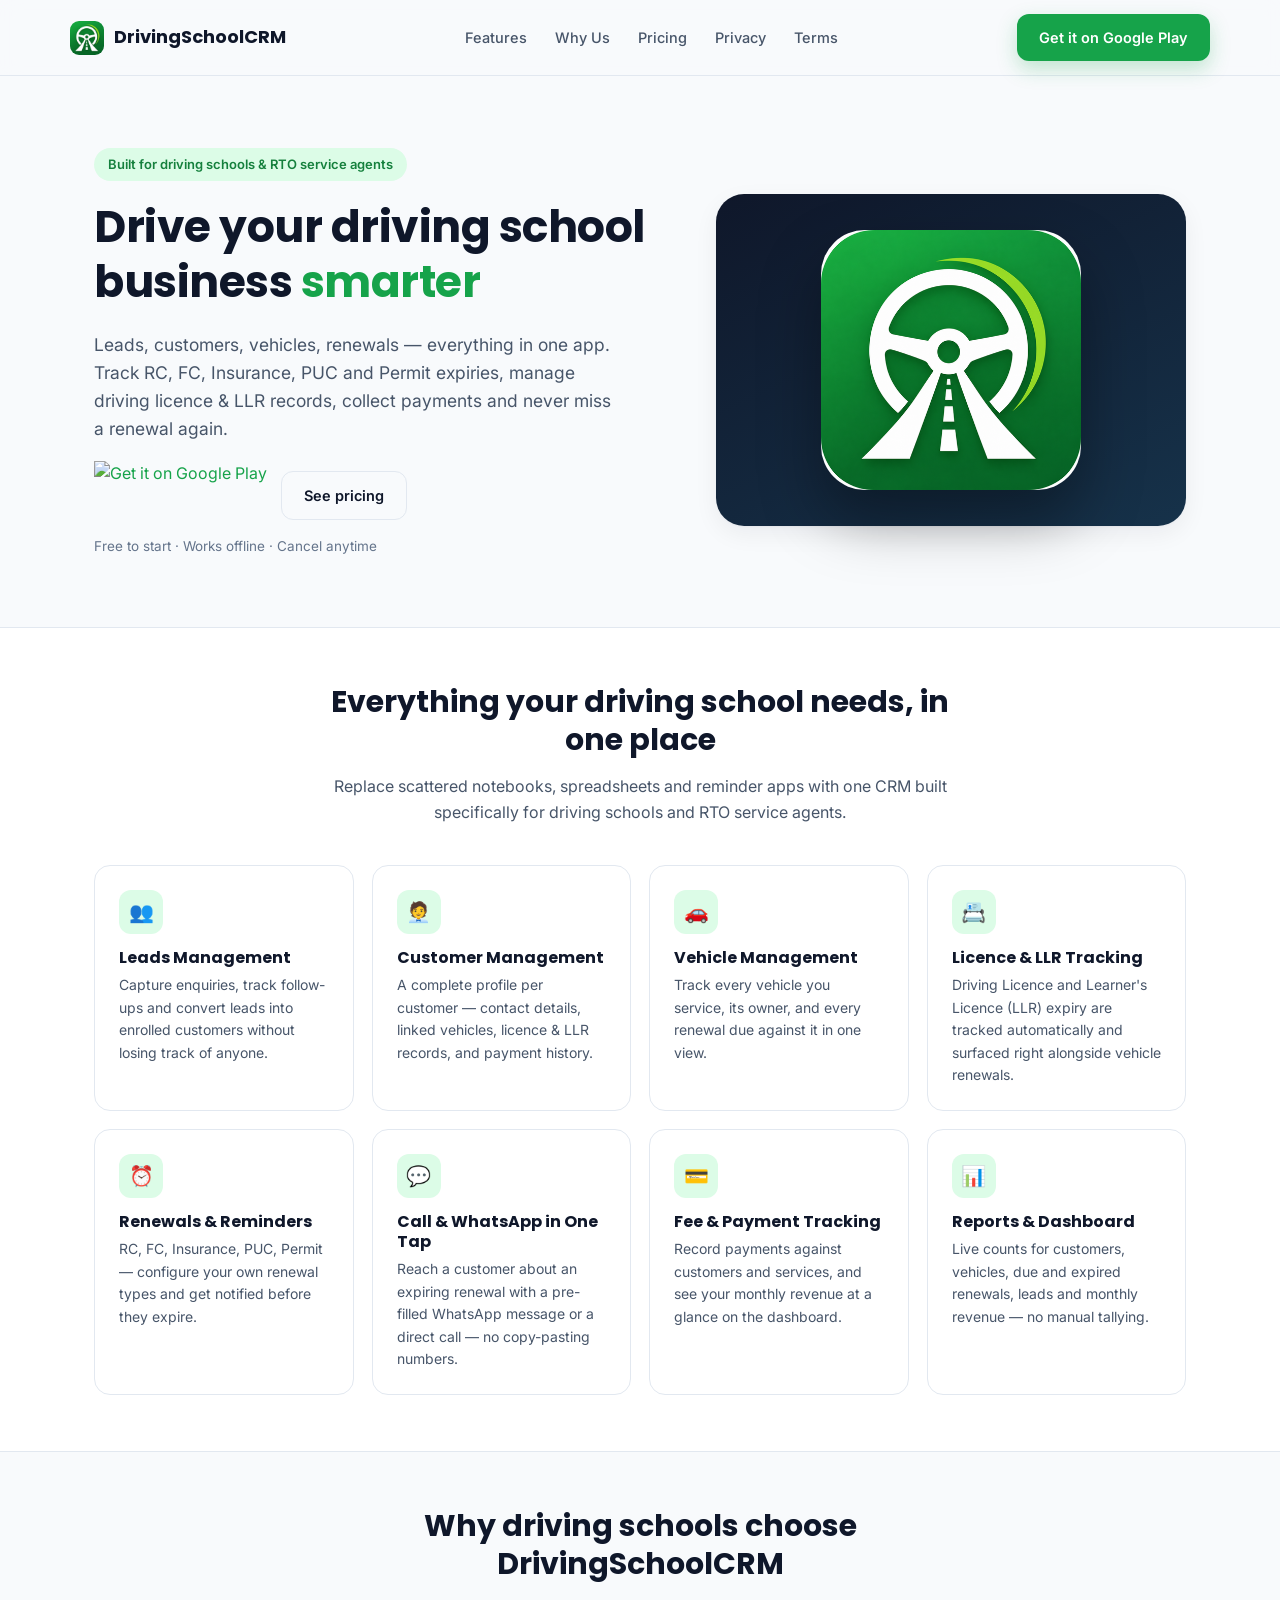
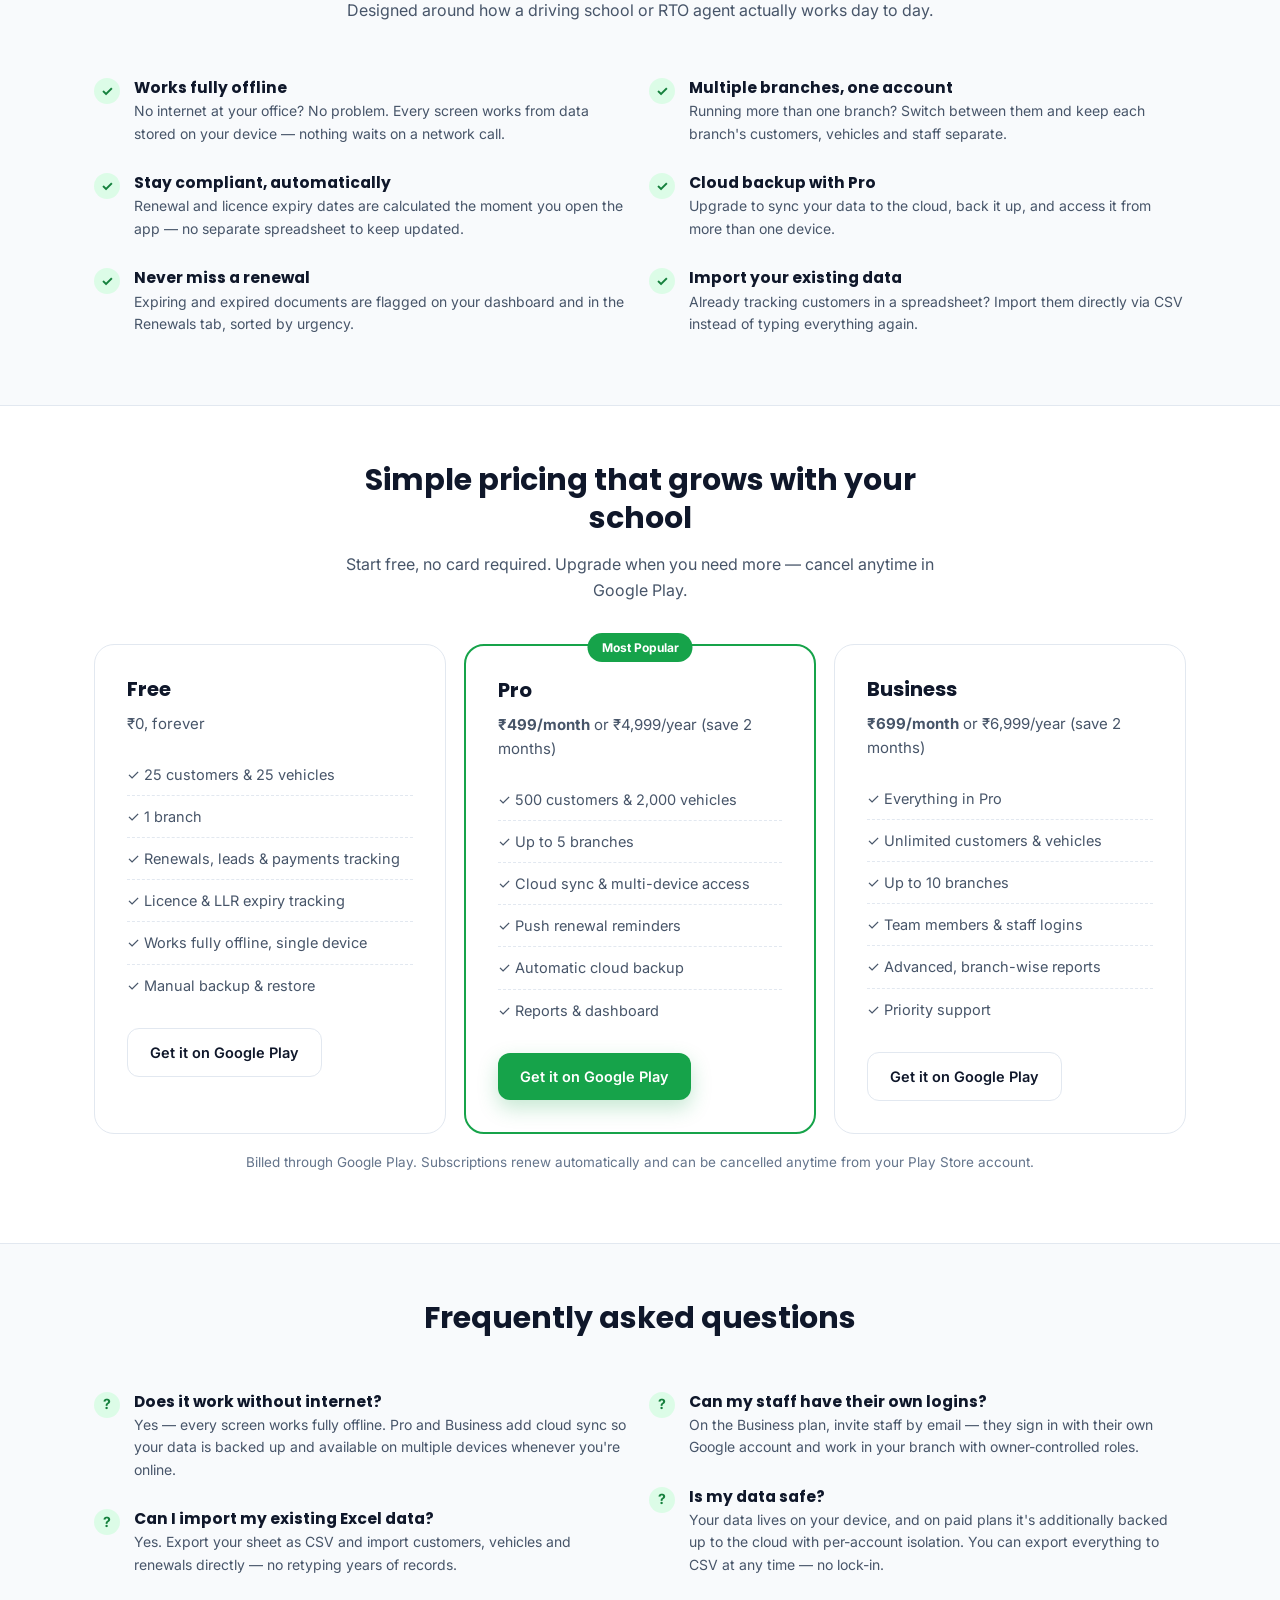
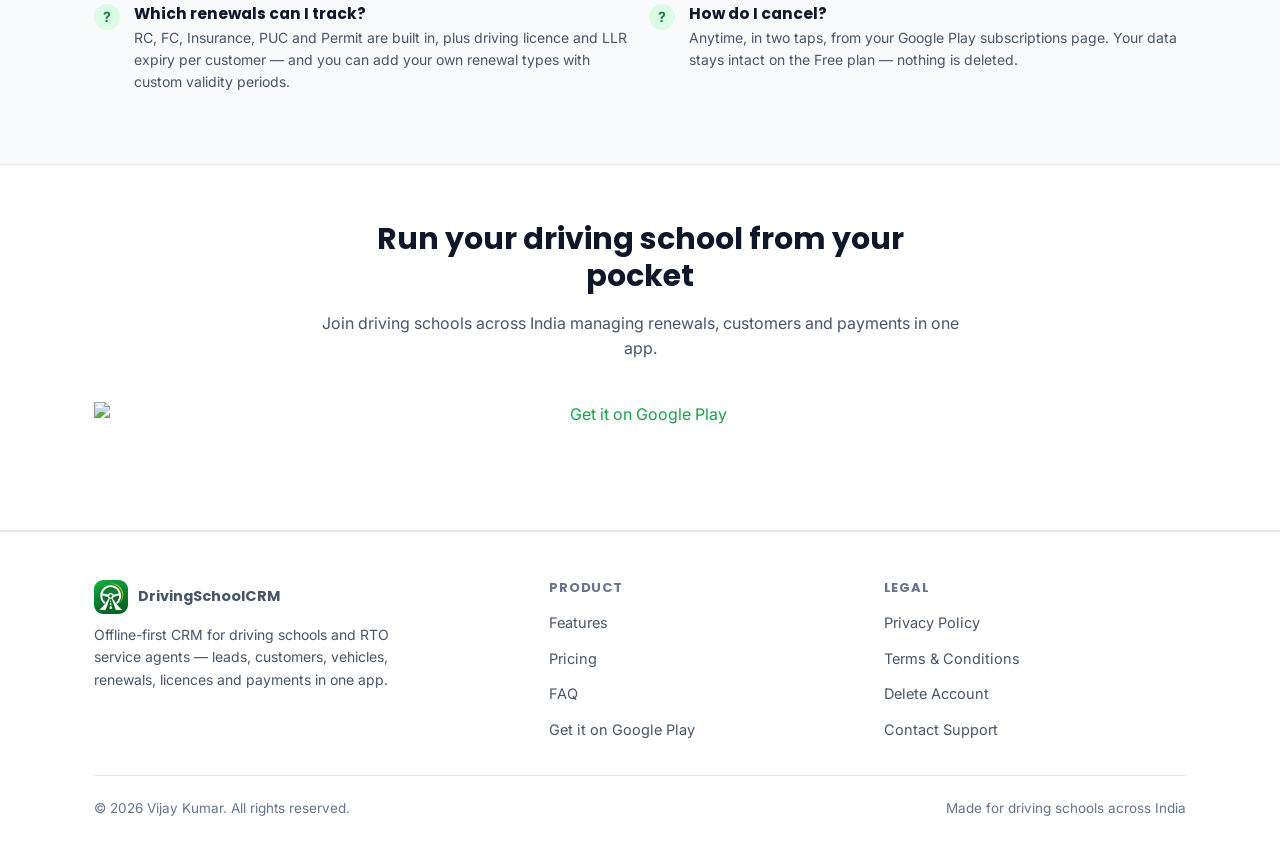
==== commit 17766bfd: "fix: remove free-trial claims and use Google-sanctioned CTA wording - no free trial is configured on" ====
--- a/index.html
+++ b/index.html
@@ -4,7 +4,7 @@
 <meta charset="UTF-8">
 <meta name="viewport" content="width=device-width, initial-scale=1.0">
 <title>DrivingSchoolCRM — Driving School Management App | Leads, Renewals &amp; Payments</title>
-<meta name="description" content="The all-in-one CRM app for Indian driving schools &amp; RTO agents. Track customers, vehicles, RC/FC/Insurance/PUC renewals, licence &amp; LLR expiry, leads and payments. Free to start, works offline. Download on Google Play.">
+<meta name="description" content="The all-in-one CRM app for Indian driving schools &amp; RTO agents. Track customers, vehicles, RC/FC/Insurance/PUC renewals, licence &amp; LLR expiry, leads and payments. Free to start, works offline. Available on Google Play.">
 <meta name="keywords" content="driving school software, driving school CRM, driving school management app, RC FC insurance PUC renewal reminder, learner licence tracking software, RTO agent app, motor training school software India">
 <link rel="canonical" href="https://drivingschoolcrm.site/">
 <meta name="robots" content="index, follow">
@@ -55,7 +55,7 @@
       "name": "Pro (monthly)",
       "price": "499",
       "priceCurrency": "INR",
-      "description": "Cloud sync, push renewal reminders, cloud backup, 5 branches, 500 customers, 2000 vehicles. 7-day free trial."
+      "description": "Cloud sync, push renewal reminders, cloud backup, 5 branches, 500 customers, 2000 vehicles."
     },
     {
       "@type": "Offer",
@@ -84,7 +84,7 @@
     {
       "@type": "Question",
       "name": "How much does DrivingSchoolCRM cost?",
-      "acceptedAnswer": {"@type": "Answer", "text": "The Free plan costs nothing, forever. Pro is ₹499/month or ₹4,999/year and adds cloud sync, push renewal reminders and up to 5 branches. Business is ₹699/month or ₹6,999/year and adds staff logins, 10 branches and unlimited customers and vehicles. Paid plans start with a 7-day free trial and can be cancelled anytime in Google Play."}
+      "acceptedAnswer": {"@type": "Answer", "text": "The Free plan costs nothing, forever. Pro is ₹499/month or ₹4,999/year and adds cloud sync, push renewal reminders and up to 5 branches. Business is ₹699/month or ₹6,999/year and adds staff logins, 10 branches and unlimited customers and vehicles. Paid plans can be cancelled anytime in Google Play."}
     },
     {
       "@type": "Question",
@@ -121,7 +121,7 @@
       <a href="/terms.html">Terms</a>
     </nav>
     <div class="nav-cta">
-      <a class="btn btn-primary" href="https://play.google.com/store/apps/details?id=com.driveoffice.app" rel="noopener">Download Free</a>
+      <a class="btn btn-primary" href="https://play.google.com/store/apps/details?id=com.driveoffice.app" rel="noopener">Get it on Google Play</a>
       <button class="menu-toggle" aria-label="Toggle menu" aria-expanded="false">☰</button>
     </div>
   </div>
@@ -144,7 +144,7 @@
           </a>
           <a class="btn btn-outline" href="#pricing">See pricing</a>
         </div>
-        <p class="hero-note">Free to start · Works offline · 7-day Pro trial</p>
+        <p class="hero-note">Free to start · Works offline · Cancel anytime</p>
       </div>
       <div class="hero-art">
         <img src="/assets/icon-512.png" alt="DrivingSchoolCRM app icon" width="260" height="260">
@@ -264,7 +264,7 @@
     <div class="container">
       <div class="section-head">
         <h2>Simple pricing that grows with your school</h2>
-        <p>Start free, no card required. Every paid plan begins with a 7-day free trial — cancel anytime in Google Play.</p>
+        <p>Start free, no card required. Upgrade when you need more — cancel anytime in Google Play.</p>
       </div>
       <div class="grid-3">
         <div class="pricing-card">
@@ -278,7 +278,7 @@
             <li>✓ Works fully offline, single device</li>
             <li>✓ Manual backup &amp; restore</li>
           </ul>
-          <a class="btn btn-outline" href="https://play.google.com/store/apps/details?id=com.driveoffice.app" rel="noopener">Start Free</a>
+          <a class="btn btn-outline" href="https://play.google.com/store/apps/details?id=com.driveoffice.app" rel="noopener">Get it on Google Play</a>
         </div>
         <div class="pricing-card highlight">
           <span class="pricing-badge">Most Popular</span>
@@ -292,7 +292,7 @@
             <li>✓ Automatic cloud backup</li>
             <li>✓ Reports &amp; dashboard</li>
           </ul>
-          <a class="btn btn-primary" href="https://play.google.com/store/apps/details?id=com.driveoffice.app" rel="noopener">Try Pro Free for 7 Days</a>
+          <a class="btn btn-primary" href="https://play.google.com/store/apps/details?id=com.driveoffice.app" rel="noopener">Get it on Google Play</a>
         </div>
         <div class="pricing-card">
           <h3>Business</h3>
@@ -305,7 +305,7 @@
             <li>✓ Advanced, branch-wise reports</li>
             <li>✓ Priority support</li>
           </ul>
-          <a class="btn btn-outline" href="https://play.google.com/store/apps/details?id=com.driveoffice.app" rel="noopener">Try Business Free</a>
+          <a class="btn btn-outline" href="https://play.google.com/store/apps/details?id=com.driveoffice.app" rel="noopener">Get it on Google Play</a>
         </div>
       </div>
       <p style="text-align: center; font-size: 13.5px; color: #64748B; margin-top: 18px;">
@@ -401,7 +401,7 @@
           <li><a href="#features">Features</a></li>
           <li><a href="#pricing">Pricing</a></li>
           <li><a href="#faq">FAQ</a></li>
-          <li><a href="https://play.google.com/store/apps/details?id=com.driveoffice.app" rel="noopener">Download on Google Play</a></li>
+          <li><a href="https://play.google.com/store/apps/details?id=com.driveoffice.app" rel="noopener">Get it on Google Play</a></li>
         </ul>
       </div>
       <div>
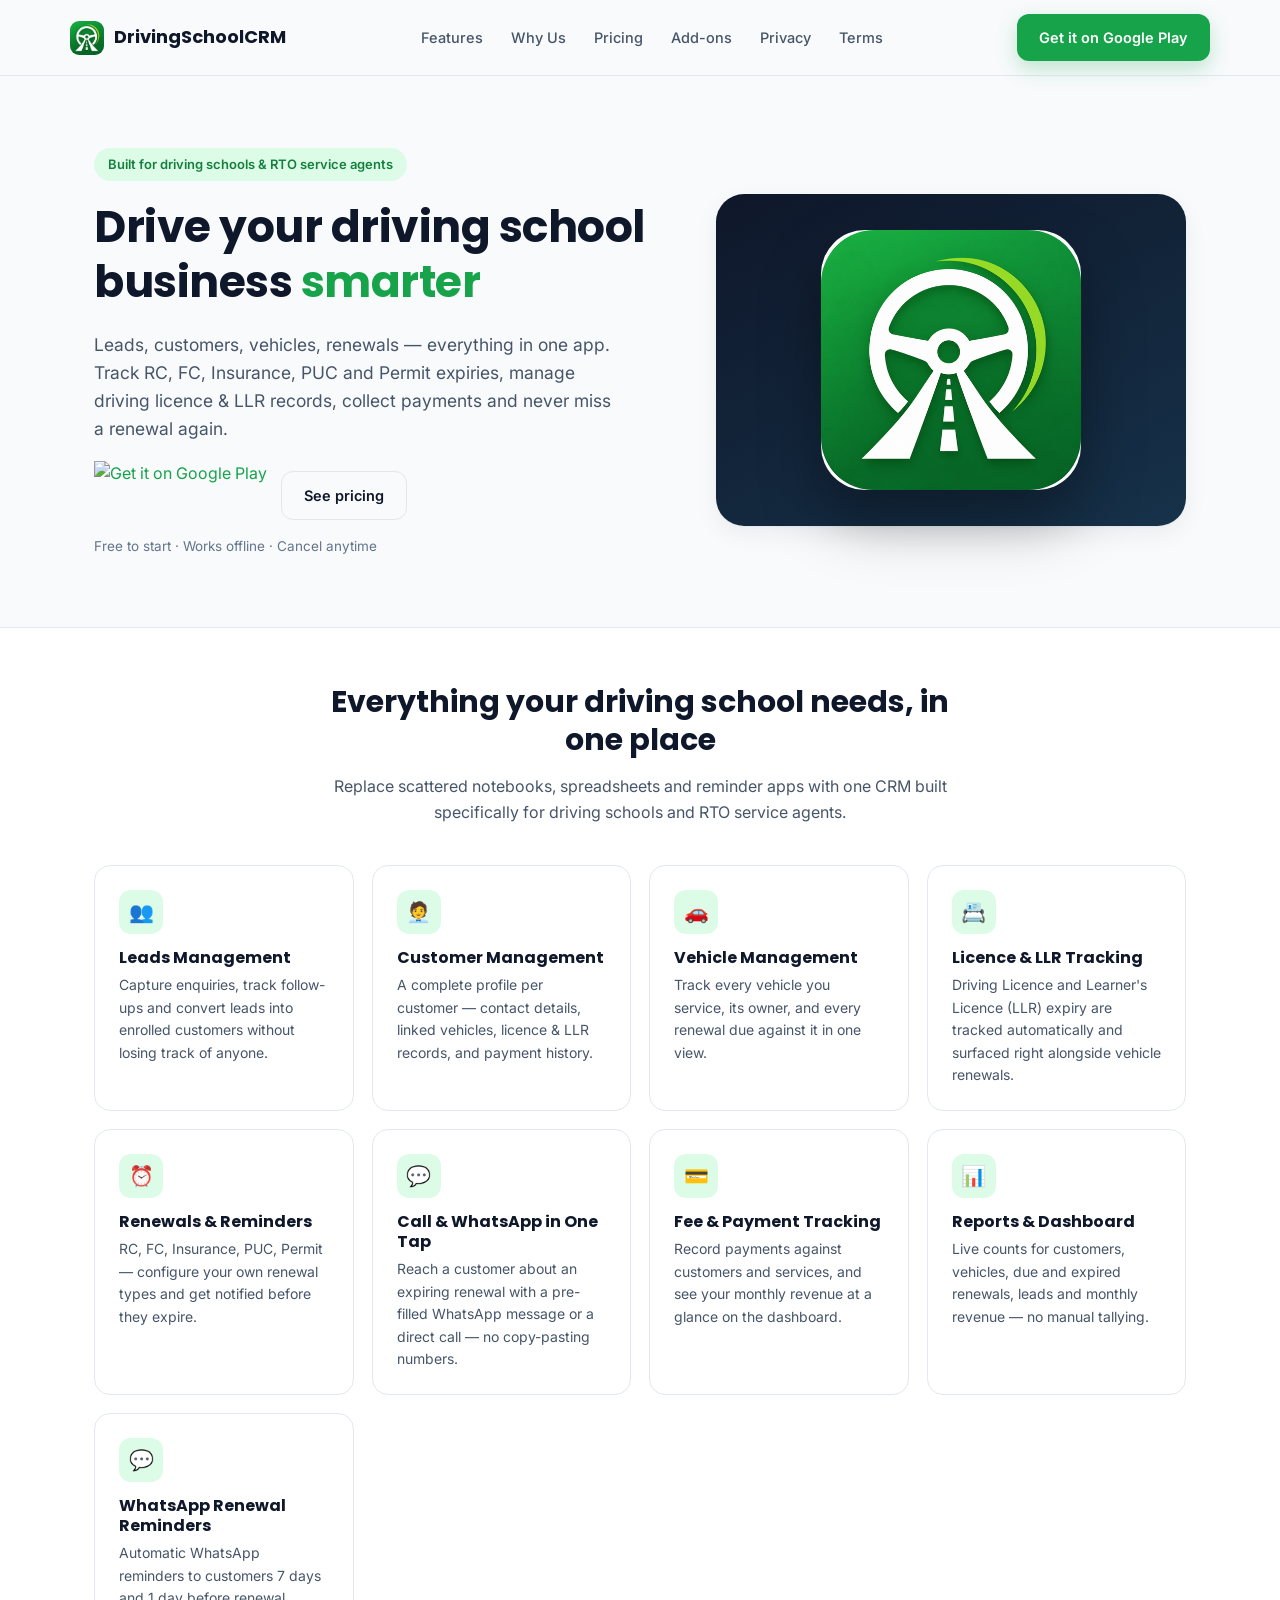
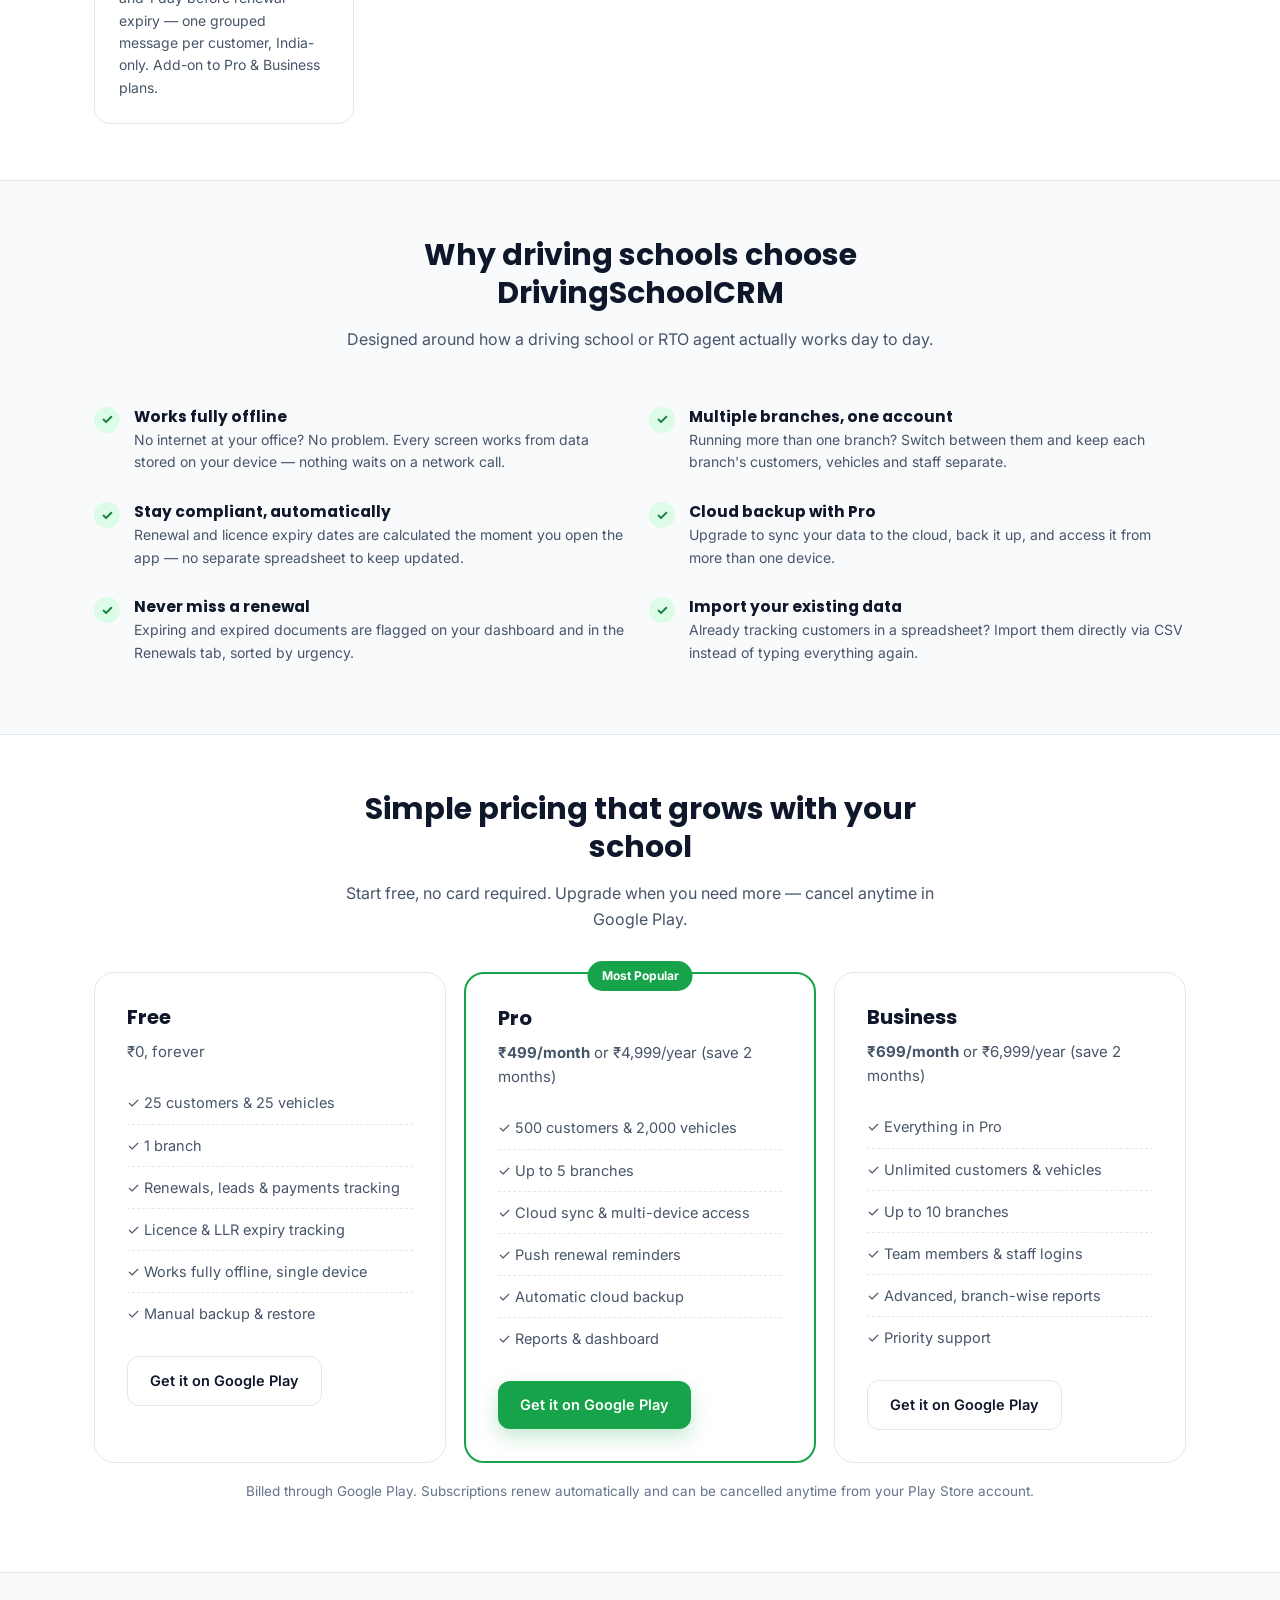
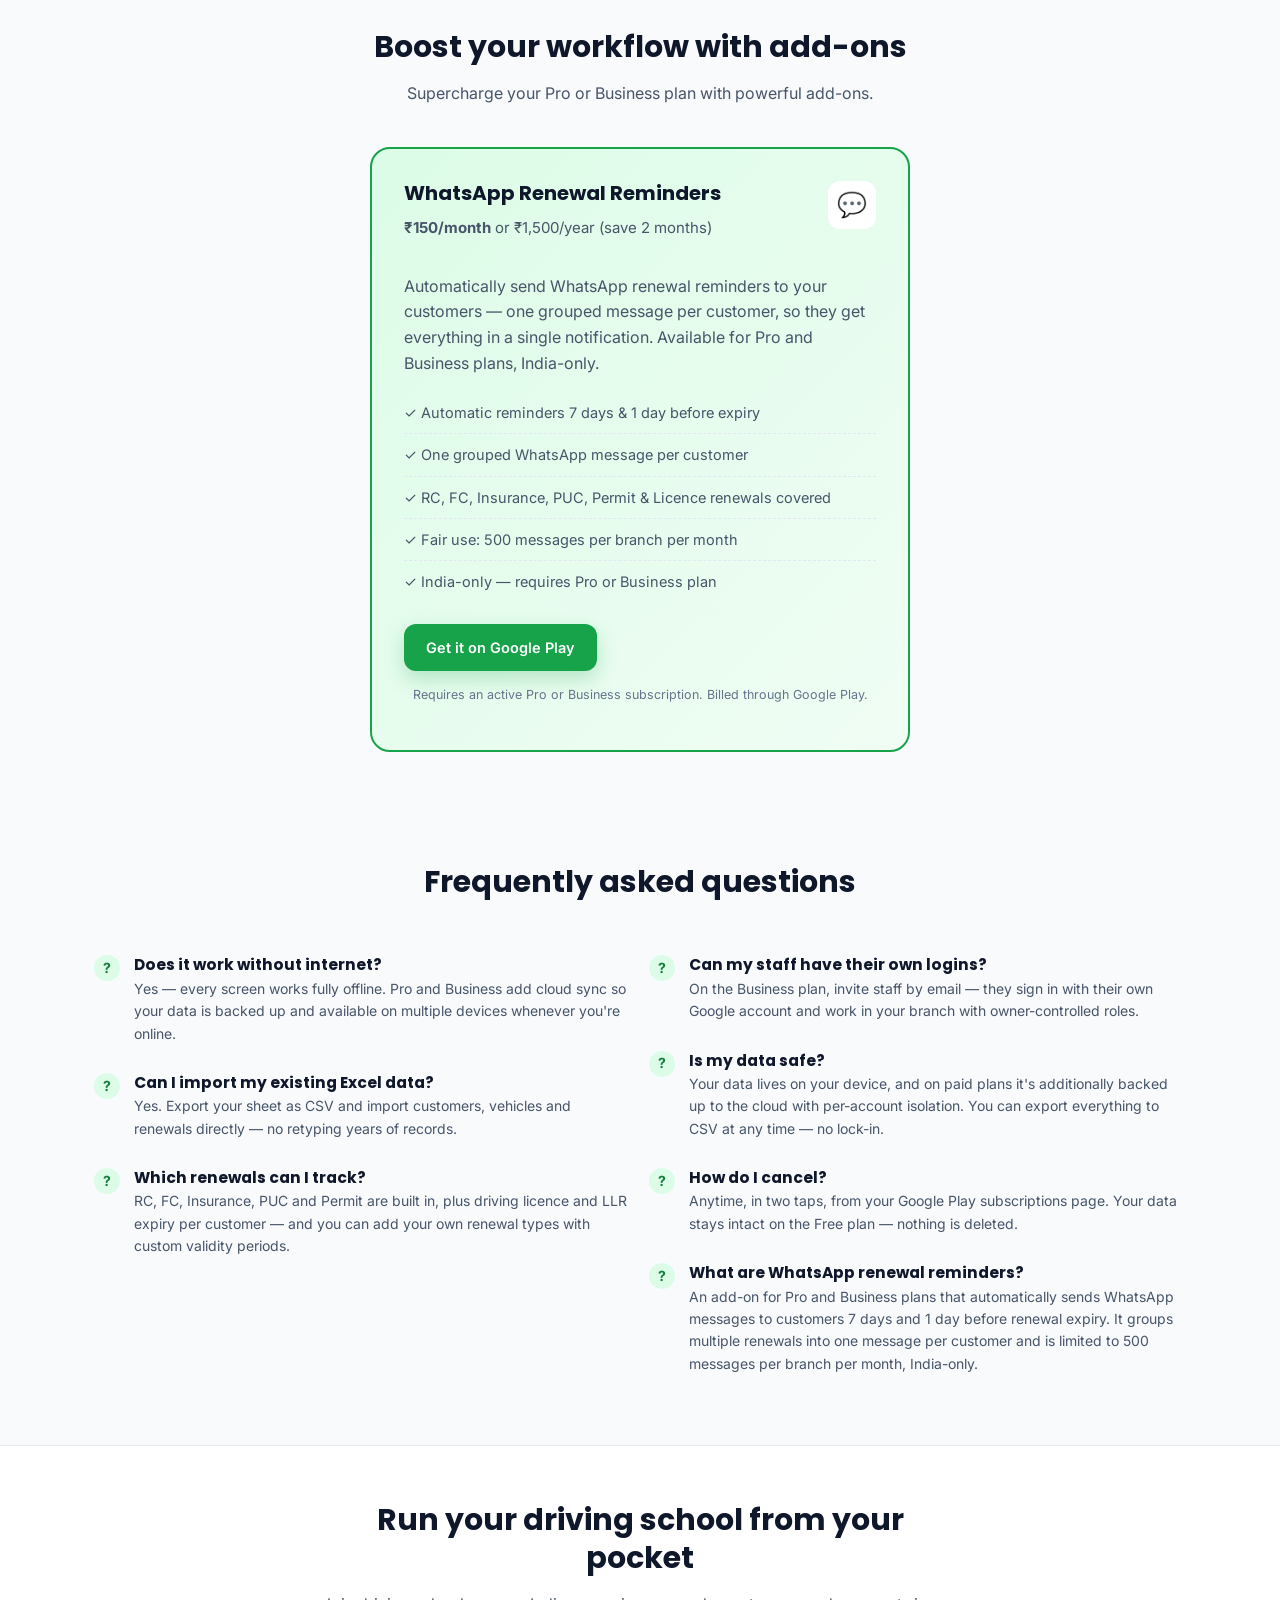
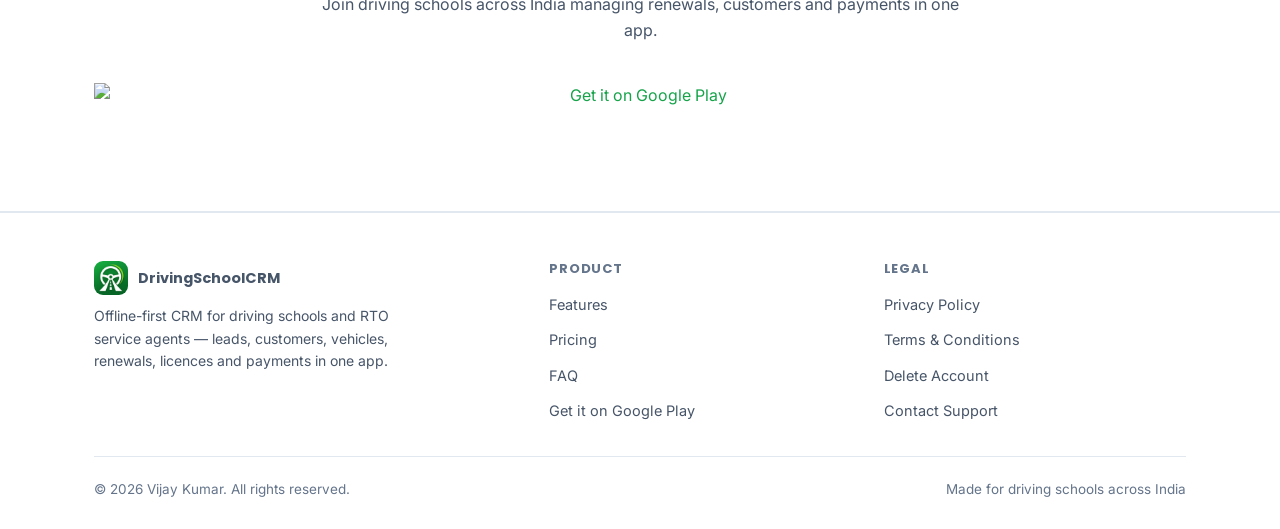
==== commit bbc65488: "Add WhatsApp Reminders add-on feature and pricing - Add WhatsApp Reminders feature card in Features " ====
--- a/index.html
+++ b/index.html
@@ -1,10 +1,19 @@
 <!doctype html>
 <html lang="en">
 <head>
+<!-- Google tag (gtag.js) -->
+<script async src="https://www.googletagmanager.com/gtag/js?id=G-6E0V2QKHQQ"></script>
+<script>
+  window.dataLayer = window.dataLayer || [];
+  function gtag(){dataLayer.push(arguments);}
+  gtag('js', new Date());
+
+  gtag('config', 'G-6E0V2QKHQQ');
+</script>
 <meta charset="UTF-8">
 <meta name="viewport" content="width=device-width, initial-scale=1.0">
 <title>DrivingSchoolCRM — Driving School Management App | Leads, Renewals &amp; Payments</title>
-<meta name="description" content="The all-in-one CRM app for Indian driving schools &amp; RTO agents. Track customers, vehicles, RC/FC/Insurance/PUC renewals, licence &amp; LLR expiry, leads and payments. Free to start, works offline. Available on Google Play.">
+<meta name="description" content="The all-in-one CRM app for Indian driving schools &amp; RTO agents. Track customers, vehicles, RC/FC/Insurance/PUC renewals, licence &amp; LLR expiry, leads and payments. Automatic WhatsApp renewal reminders available as add-on. Free to start, works offline. Available on Google Play.">
 <meta name="keywords" content="driving school software, driving school CRM, driving school management app, RC FC insurance PUC renewal reminder, learner licence tracking software, RTO agent app, motor training school software India">
 <link rel="canonical" href="https://drivingschoolcrm.site/">
 <meta name="robots" content="index, follow">
@@ -14,7 +23,7 @@
 <meta property="og:type" content="website">
 <meta property="og:site_name" content="DrivingSchoolCRM">
 <meta property="og:title" content="DrivingSchoolCRM — Manage Leads, Customers, Vehicles &amp; Renewals">
-<meta property="og:description" content="All-in-one CRM for driving schools. Leads, customers, vehicles, renewals, licence &amp; LLR tracking, payments and reports — offline-first, built for Indian driving schools.">
+<meta property="og:description" content="All-in-one CRM for driving schools. Leads, customers, vehicles, renewals, licence &amp; LLR tracking, payments and reports — with WhatsApp renewal reminders add-on. Offline-first, built for Indian driving schools.">
 <meta property="og:image" content="https://drivingschoolcrm.site/assets/og-image.png">
 <meta property="og:url" content="https://drivingschoolcrm.site/">
 
@@ -55,14 +64,28 @@
       "name": "Pro (monthly)",
       "price": "499",
       "priceCurrency": "INR",
-      "description": "Cloud sync, push renewal reminders, cloud backup, 5 branches, 500 customers, 2000 vehicles."
+      "description": "Cloud sync, push renewal reminders, cloud backup, 5 branches, 500 customers, 2000 vehicles. WhatsApp reminders available as add-on."
     },
     {
       "@type": "Offer",
       "name": "Business (monthly)",
       "price": "699",
       "priceCurrency": "INR",
-      "description": "Everything in Pro plus team member logins, 10 branches, unlimited customers and vehicles."
+      "description": "Everything in Pro plus team member logins, 10 branches, unlimited customers and vehicles. WhatsApp reminders available as add-on."
+    },
+    {
+      "@type": "Offer",
+      "name": "WhatsApp Reminders (monthly)",
+      "price": "150",
+      "priceCurrency": "INR",
+      "description": "Automatic WhatsApp reminders to customers 7 days and 1 day before renewal expiry. Groups multiple renewals into one message per customer. 500 messages per branch per month, India-only. Requires Pro or Business plan."
+    },
+    {
+      "@type": "Offer",
+      "name": "WhatsApp Reminders (annual)",
+      "price": "1500",
+      "priceCurrency": "INR",
+      "description": "Automatic WhatsApp reminders to customers 7 days and 1 day before renewal expiry. Groups multiple renewals into one message per customer. 500 messages per branch per month, India-only. Requires Pro or Business plan."
     }
   ],
   "author": {
@@ -100,6 +123,11 @@
       "@type": "Question",
       "name": "Which renewals can I track?",
       "acceptedAnswer": {"@type": "Answer", "text": "RC, FC, Insurance, PUC and Permit are built in, plus driving licence and learner's licence (LLR) expiry per customer. You can also configure your own renewal types with custom validity periods."}
+    },
+    {
+      "@type": "Question",
+      "name": "What are WhatsApp renewal reminders?",
+      "acceptedAnswer": {"@type": "Answer", "text": "An add-on for Pro and Business plans (₹150/month or ₹1,500/year) that automatically sends WhatsApp messages to customers 7 days and 1 day before renewal expiry. It groups multiple renewals into one message per customer and is limited to 500 messages per branch per month, India-only."}
     }
   ]
 }
@@ -117,6 +145,7 @@
       <a href="#features">Features</a>
       <a href="#why">Why Us</a>
       <a href="#pricing">Pricing</a>
+      <a href="#addons">Add-ons</a>
       <a href="/privacy-policy.html">Privacy</a>
       <a href="/terms.html">Terms</a>
     </nav>
@@ -199,6 +228,11 @@
           <h3>Reports &amp; Dashboard</h3>
           <p>Live counts for customers, vehicles, due and expired renewals, leads and monthly revenue — no manual tallying.</p>
         </div>
+        <div class="card feature-card">
+          <div class="icon">💬</div>
+          <h3>WhatsApp Renewal Reminders</h3>
+          <p>Automatic WhatsApp reminders to customers 7 days and 1 day before renewal expiry — one grouped message per customer, India-only. Add-on to Pro & Business plans.</p>
+        </div>
       </div>
     </div>
   </section>
@@ -314,6 +348,38 @@
     </div>
   </section>
 
+  <section id="addons">
+    <div class="container">
+      <div class="section-head">
+        <h2>Boost your workflow with add-ons</h2>
+        <p>Supercharge your Pro or Business plan with powerful add-ons.</p>
+      </div>
+      <div class="grid-1">
+        <div class="pricing-card addon-card">
+          <div class="addon-header">
+            <div>
+              <h3>WhatsApp Renewal Reminders</h3>
+              <p class="price"><strong>₹150/month</strong> or ₹1,500/year (save 2 months)</p>
+            </div>
+            <div class="icon">💬</div>
+          </div>
+          <p style="margin: 16px 0; color: #475569;">Automatically send WhatsApp renewal reminders to your customers — one grouped message per customer, so they get everything in a single notification. Available for Pro and Business plans, India-only.</p>
+          <ul>
+            <li>✓ Automatic reminders 7 days & 1 day before expiry</li>
+            <li>✓ One grouped WhatsApp message per customer</li>
+            <li>✓ RC, FC, Insurance, PUC, Permit & Licence renewals covered</li>
+            <li>✓ Fair use: 500 messages per branch per month</li>
+            <li>✓ India-only — requires Pro or Business plan</li>
+          </ul>
+          <a class="btn btn-primary" href="https://play.google.com/store/apps/details?id=com.driveoffice.app" rel="noopener">Get it on Google Play</a>
+          <p style="text-align: center; font-size: 12.5px; color: #64748B; margin-top: 14px;">
+            Requires an active Pro or Business subscription. Billed through Google Play.
+          </p>
+        </div>
+      </div>
+    </div>
+  </section>
+
   <section id="faq">
     <div class="container">
       <div class="section-head">
@@ -363,6 +429,13 @@
             <div>
               <h4>How do I cancel?</h4>
               <p>Anytime, in two taps, from your Google Play subscriptions page. Your data stays intact on the Free plan — nothing is deleted.</p>
+            </div>
+          </div>
+          <div class="benefit-row">
+            <span class="tick">?</span>
+            <div>
+              <h4>What are WhatsApp renewal reminders?</h4>
+              <p>An add-on for Pro and Business plans that automatically sends WhatsApp messages to customers 7 days and 1 day before renewal expiry. It groups multiple renewals into one message per customer and is limited to 500 messages per branch per month, India-only.</p>
             </div>
           </div>
         </div>
@@ -423,5 +496,18 @@
 
 <script>document.getElementById('year').textContent = new Date().getFullYear();</script>
 <script src="/js/main.js"></script>
+  <!--Start of Tawk.to Script-->
+<script type="text/javascript">
+var Tawk_API=Tawk_API||{}, Tawk_LoadStart=new Date();
+(function(){
+var s1=document.createElement("script"),s0=document.getElementsByTagName("script")[0];
+s1.async=true;
+s1.src='https://embed.tawk.to/6a54fff557a47a1d4610b402/1jte0fm5l';
+s1.charset='UTF-8';
+s1.setAttribute('crossorigin','*');
+s0.parentNode.insertBefore(s1,s0);
+})();
+</script>
+<!--End of Tawk.to Script-->
 </body>
 </html>
--- a/css/style.css
+++ b/css/style.css
@@ -310,6 +310,39 @@
   gap: 10px;
 }
 .pricing-card li:last-child { border-bottom: none; }
+
+.grid-1 {
+  display: grid;
+  grid-template-columns: 1fr;
+  gap: 18px;
+  max-width: 540px;
+  margin: 0 auto;
+}
+
+.addon-card {
+  background: linear-gradient(135deg, var(--primary-soft), #f0fdf4);
+  border: 2px solid var(--primary-dark);
+}
+
+.addon-header {
+  display: flex;
+  align-items: flex-start;
+  justify-content: space-between;
+  gap: 16px;
+  margin-bottom: 12px;
+}
+
+.addon-header .icon {
+  width: 48px;
+  height: 48px;
+  border-radius: 12px;
+  background: #fff;
+  display: flex;
+  align-items: center;
+  justify-content: center;
+  font-size: 24px;
+  flex-shrink: 0;
+}
 
 /* cta band */
 
